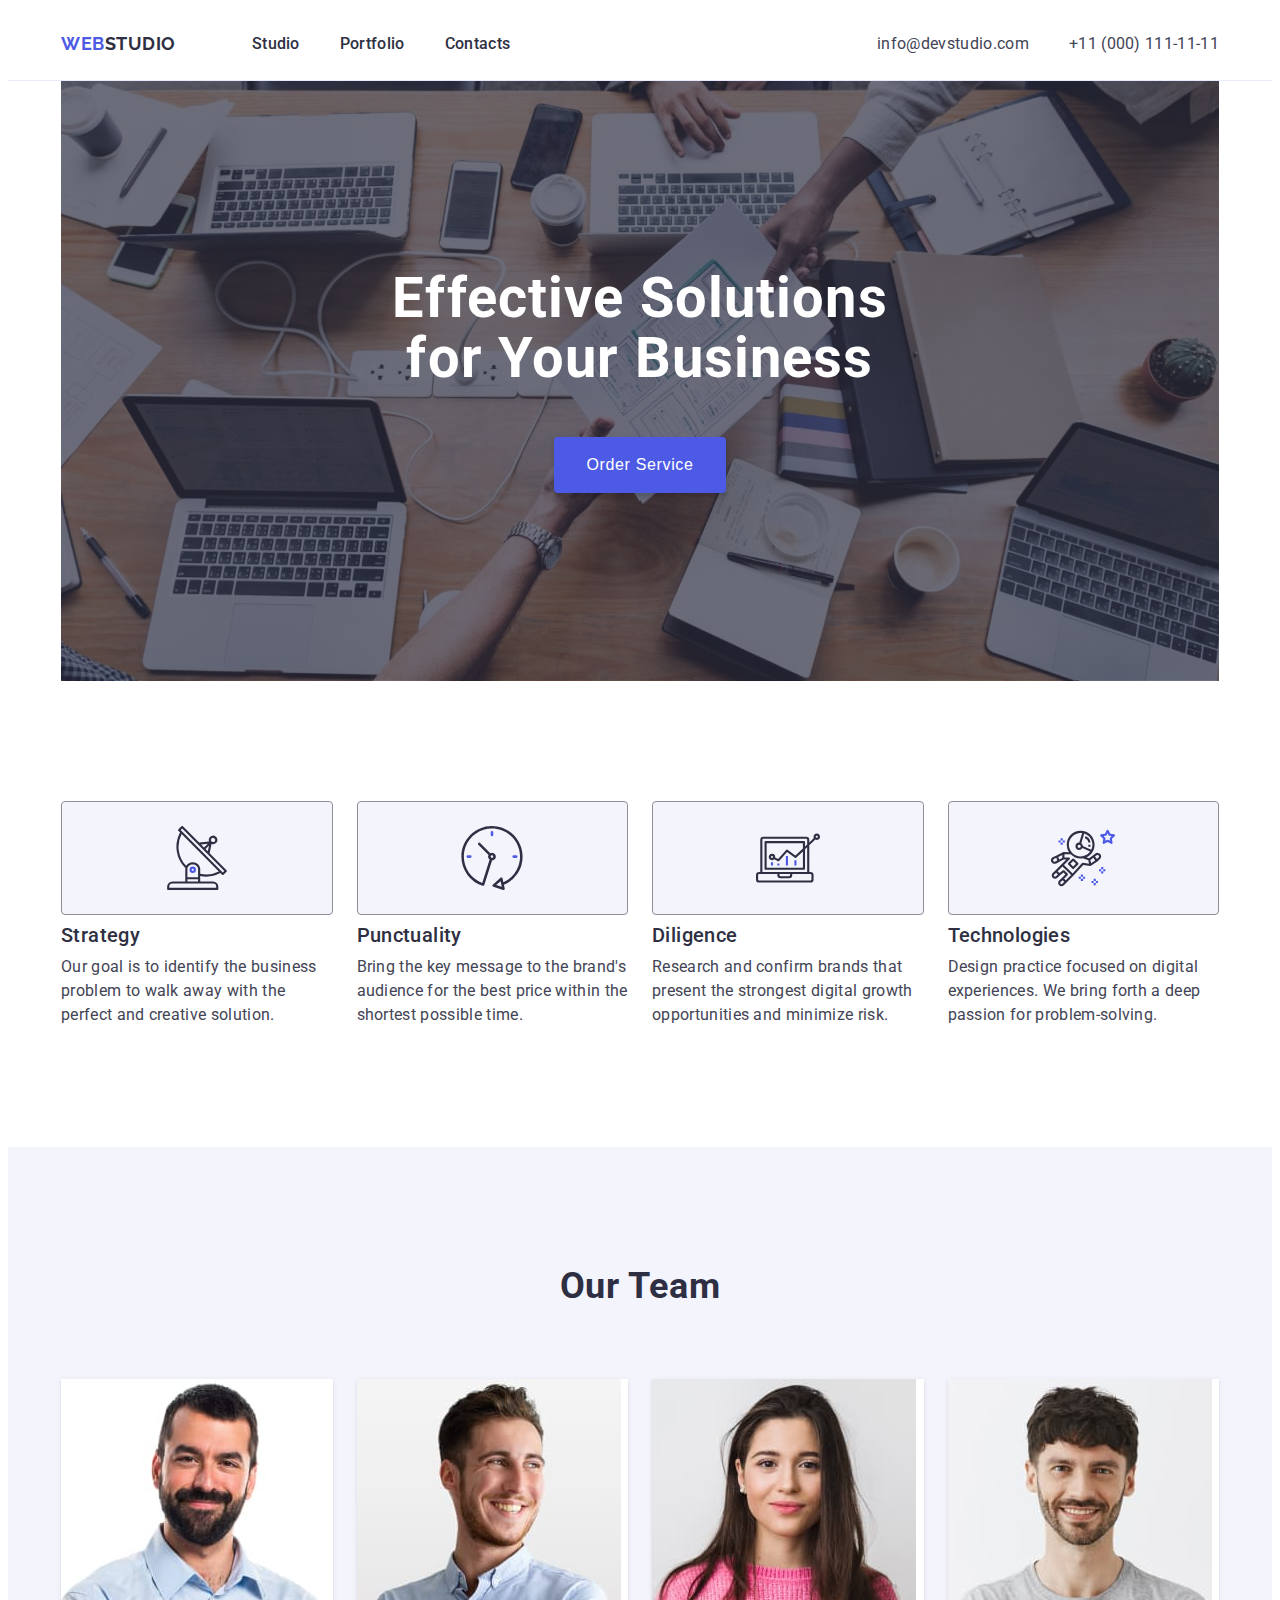
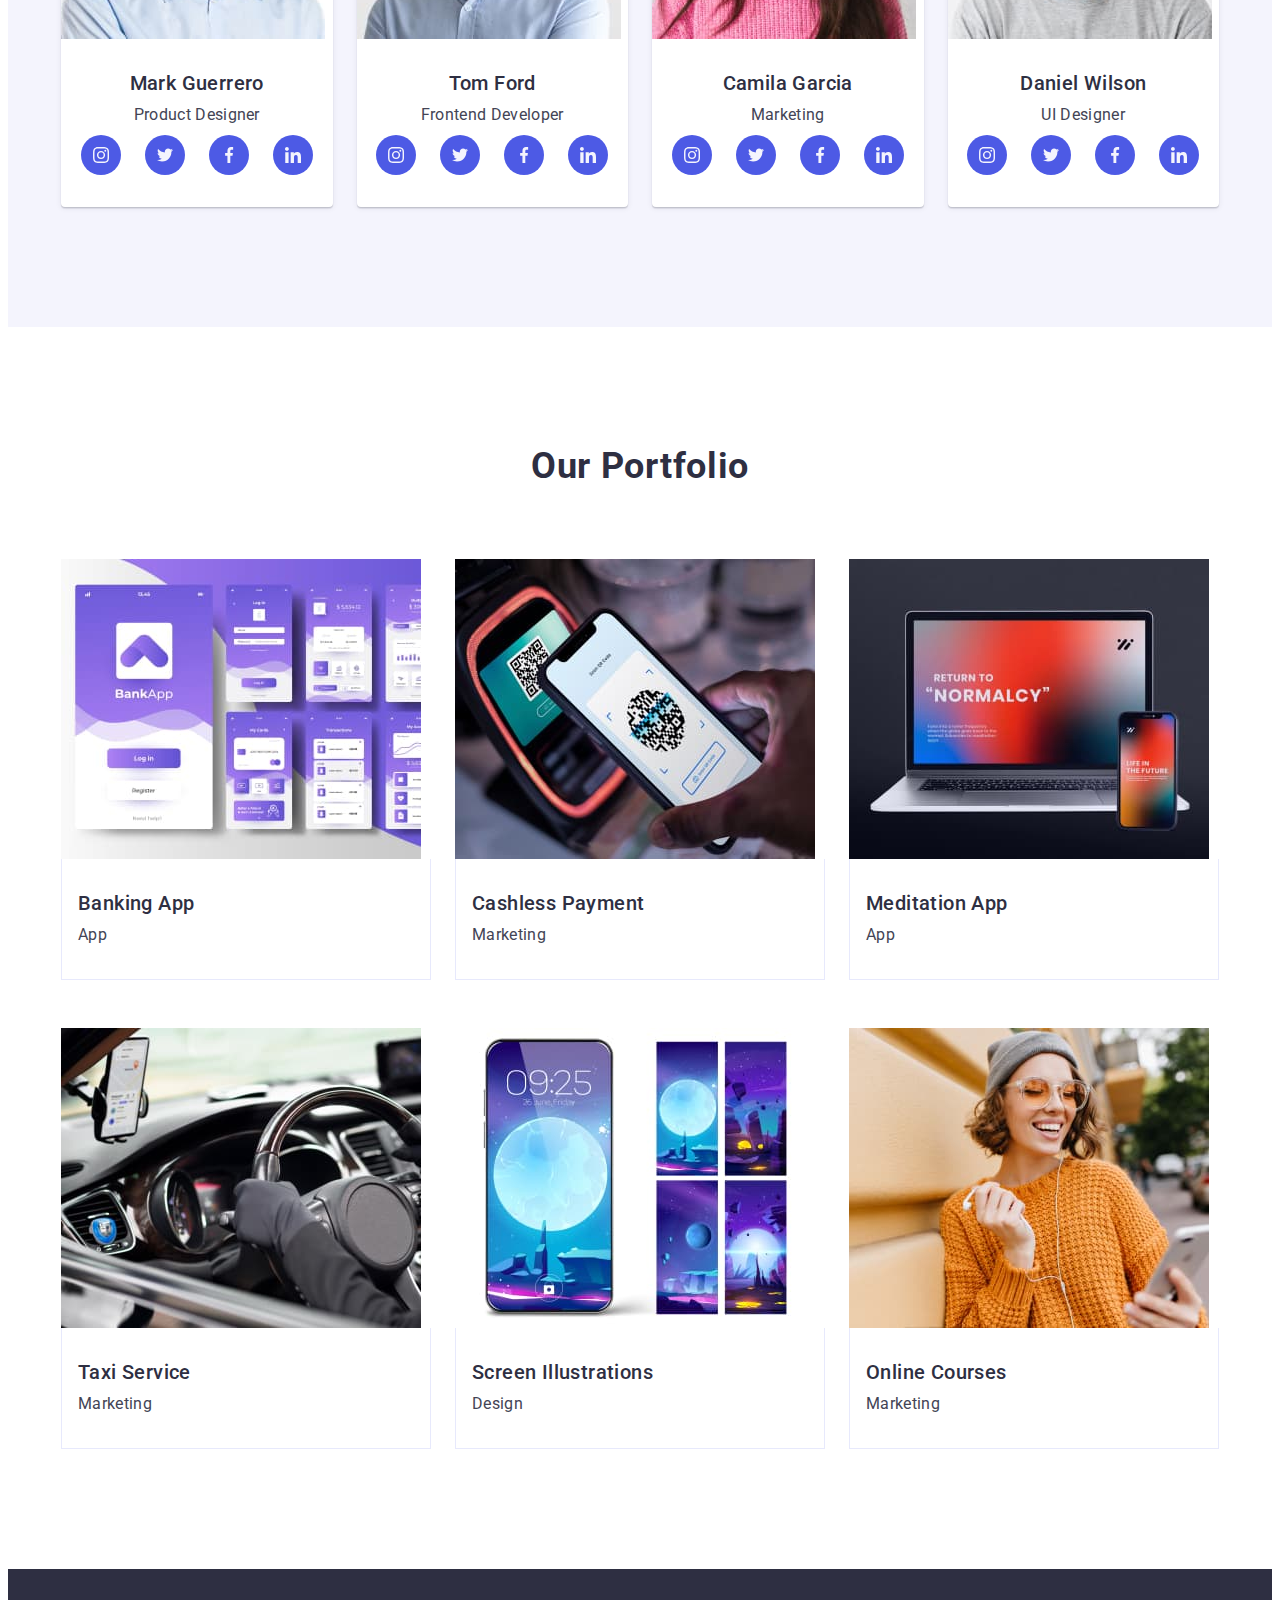
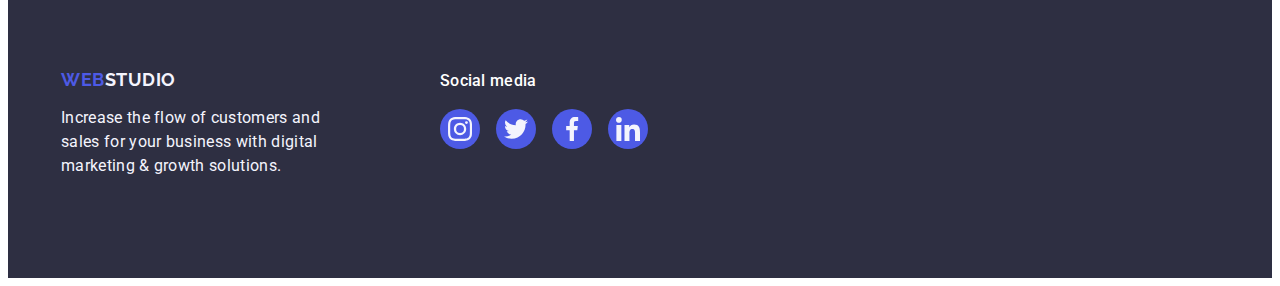
==== index.html @ d6e431d1 "update html css" ====
<!DOCTYPE html>
<html lang="en">

<head>
    <meta charset="UTF-8">
    <meta name="viewport" content="width=device-width, initial-scale=1.0">
    <title>webstudio</title>
    <link rel="preconnect" href="https://fonts.googleapis.com">
    <link rel="preconnect" href="https://fonts.gstatic.com" crossorigin>
    <link href="https://fonts.googleapis.com/css2?family=Raleway:wght@700&family=Roboto:wght@400;500;700&display=swap"
        rel="stylesheet">
    <link rel="stylesheet" href="https://cdnjs.cloudflare.com/ajax/libs/modern-normalize/2.0.0/modern-normalize.min.css"
        integrity="sha512-4xo8blKMVCiXpTaLzQSLSw3KFOVPWhm/TRtuPVc4WG6kUgjH6J03IBuG7JZPkcWMxJ5huwaBpOpnwYElP/m6wg=="
        crossorigin="anonymous" referrerpolicy="no-referrer" />
    <link rel="stylesheet" href="./css/styles.css" />
</head>

<body>
    <header class="webheader">
        
        <div class="container webheader-container">
            <nav class="webheader-navigation">
                <a class="webheader-logo" href="./index.html">Web<span class="webheader-logo-studio">Studio</span></a>
                <ul class="webheader-menu">
                    <li class="webheader-menu-item"><a class="webheader-menu-link" href="./index.html">Studio</a></li>
                    <li class="webheader-menu-item"><a class="webheader-menu-link" href="">Portfolio</a></li>
                    <li class="webheader-menu-item"><a class="webheader-menu-link" href="">Contacts</a></li>
                </ul>
            </nav>
            <address class="webheader-contact">
                <ul class="webheader-contact-list">
                    <li class="webheader-contact-item"><a class="webheader-contact-link" href="mailto:info@devstudio.com">info@devstudio.com</a></li>
                    <li class="webheader-contact-item"><a class="webheader-contact-link" href="tel:+110001111111">+11 (000) 111-11-11</a></li>
                </ul>
            </address>
        </div>


    </header>

    <main>
        <section class="banner ">
            <div class="container banner-container">
                <h1 class="banner-title">Effective Solutions for Your Business</h1>
                <button class="banner-btn" type="button">Order Service</button>
            </div>
        </section>

        <section class="features section">
            <div class="container features-container ">
                <h2 class="features-title visually-hidden">Features</h2>
                <ul class="features-list">
                    <li class="features-list-item">
                        <div class="features-list-box">
                            <svg class="features-list-icon" width="64" height="64">
                                <use href="./images/icons.svg#icon-antenna"></use>
                            </svg>
                        </div>
                        <h3 class="features-list-title">Strategy</h3>
                        <p class="features-list-text">Our goal is to identify the business problem to walk away with the perfect and creative solution.
                        </p>
                    </li>
                    <li class="features-list-item">
                        <div class="features-list-box">
                            <svg class="features-list-icon" width="64" height="64">
                                <use href="./images/icons.svg#icon-clock"></use>
                            </svg>
                        </div>
                        <h3 class="features-list-title">Punctuality</h3>
                        <p class="features-list-text">Bring the key message to the brand's audience for the best price within the shortest possible
                            time.</p>
                    </li>
                    <li class="features-list-item">
                        <div class="features-list-box">
                            <svg class="features-list-icon" width="64" height="64">
                                <use href="./images/icons.svg#icon-diagram"></use>
                            </svg>
                        </div>
                        <h3 class="features-list-title">Diligence</h3>
                        <p class="features-list-text">Research and confirm brands that present the strongest digital growth opportunities and minimize
                            risk.</p>
                    </li>
                    <li class="features-list-item">
                        <div class="features-list-box">
                            <svg class="features-list-icon" width="64" height="64">
                                <use href="./images/icons.svg#icon-astronaut"></use>
                            </svg>
                        </div>
                        <h3 class="features-list-title">Technologies</h3>
                        <p class="features-list-text">Design practice focused on digital experiences. We bring forth a deep passion for
                            problem-solving.</p>
                    </li>
                </ul>
            </div>
        </section>

        <section class="team section">
            <div class="container team-container ">
                <h2 class="team-title">Our Team</h2>
                <ul class="team-list">
                    <li class="team-list-item">
                        <img class="team-img" src="./images/team1.jpg" alt="man with mustache and beard in blue shirt" width="264" height="260">
                        <ul class="team-person">
                            <h3 class="team-list-title">Mark Guerrero</h3>
                            <p class="team-list-text">Product Designer</p>
                            <ul class="team-icon-list">
                                <li class="team-icon-list-item">
                                    <svg class="team-icon" width="16" height="16">
                                        <use href="./images/icons.svg#icon-instagram"></use>
                                    </svg>
                                </li>
                                <li class="team-icon-list-item">
                                    <svg class="team-icon" width="16" height="16">
                                        <use href="./images/icons.svg#icon-twitter"></use>
                                    </svg>
                                </li>
                                <li class="team-icon-list-item">
                                    <svg class="team-icon" width="16" height="16">
                                        <use href="./images/icons.svg#icon-facebook"></use>
                                    </svg>
                                </li>
                                <li class="team-icon-list-item">
                                    <svg class="team-icon" width="16" height="16">
                                        <use href="./images/icons.svg#icon-linkedin"></use>
                                    </svg>
                                </li>
                            </ul>
                        </ul>
                        
                    </li>
                    <li class="team-list-item">
                        <img class="team-img" src="./images/team2.jpg" alt="smiling young man in blue shirt" width="264" height="260">
                        <div class="team-person">
                            <h3 class="team-list-title">Tom Ford</h3>
                            <p class="team-list-text">Frontend Developer</p>
                            <ul class="team-icon-list">
                                <li class="team-icon-list-item">
                                    <svg class="team-icon" width="16" height="16">
                                        <use href="./images/icons.svg#icon-instagram"></use>
                                    </svg>
                                </li>
                                <li class="team-icon-list-item">
                                    <svg class="team-icon" width="16" height="16">
                                        <use href="./images/icons.svg#icon-twitter"></use>
                                    </svg>
                                </li>
                                <li class="team-icon-list-item">
                                    <svg class="team-icon" width="16" height="16">
                                        <use href="./images/icons.svg#icon-facebook"></use>
                                    </svg>
                                </li>
                                <li class="team-icon-list-item">
                                    <svg class="team-icon" width="16" height="16">
                                        <use href="./images/icons.svg#icon-linkedin"></use>
                                    </svg>
                                </li>
                            </ul>
                        </div>
                    </li>
                    <li class="team-list-item">
                        <img class="team-img" src="./images/team3.jpg" alt="beautiful long haired young woman in pink sweater" width="264" height="260">
                        <div class="team-person">
                            <h3 class="team-list-title">Camila Garcia</h3>
                            <p class="team-list-text">Marketing</p>
                            <ul class="team-icon-list">
                                <li class="team-icon-list-item">
                                    <svg class="team-icon" width="16" height="16">
                                        <use href="./images/icons.svg#icon-instagram"></use>
                                    </svg>
                                </li>
                                <li class="team-icon-list-item">
                                    <svg class="team-icon" width="16" height="16">
                                        <use href="./images/icons.svg#icon-twitter"></use>
                                    </svg>
                                </li>
                                <li class="team-icon-list-item">
                                    <svg class="team-icon" width="16" height="16">
                                        <use href="./images/icons.svg#icon-facebook"></use>
                                    </svg>
                                </li>
                                <li class="team-icon-list-item">
                                    <svg class="team-icon" width="16" height="16">
                                        <use href="./images/icons.svg#icon-linkedin"></use>
                                    </svg>
                                </li>
                            </ul>
                        </div>
                    </li>
                    <li class="team-list-item">
                        <img class="team-img" src="./images/team4.jpg" alt="young man with light stubble in a gray T-shirt" width="264" height="260">
                        <div class="team-person">
                            <h3 class="team-list-title">Daniel Wilson</h3>
                            <p class="team-list-text">UI Designer</p>
                            <ul class="team-icon-list">
                                <li class="team-icon-list-item">
                                    <svg class="team-icon" width="16" height="16">
                                        <use href="./images/icons.svg#icon-instagram"></use>
                                    </svg>
                                </li>
                                <li class="team-icon-list-item">
                                    <svg class="team-icon" width="16" height="16">
                                        <use href="./images/icons.svg#icon-twitter"></use>
                                    </svg>
                                </li>
                                <li class="team-icon-list-item">
                                    <svg class="team-icon" width="16" height="16">
                                        <use href="./images/icons.svg#icon-facebook"></use>
                                    </svg>
                                </li>
                                <li class="team-icon-list-item">
                                    <svg class="team-icon" width="16" height="16">
                                        <use href="./images/icons.svg#icon-linkedin"></use>
                                    </svg>
                                </li>
                            </ul>
                        </div>
                    </li>
                </ul>
            </div>
        </section>

        <section class="portfolio section">
            <div class="container portfolio-container ">
                <h2 class="portfolio-title">Our Portfolio</h2>
                <ul class="portfolio-list">
                    <li class="portfolio-list-item">
                        <img class="portfolio-img" src="./images/portfolio1.jpg" alt="several screenshots of the phone with the functionality of the application" width="360" height="300">
                        <div class="portfolio-app">
                            <h3 class="portfolio-list-title">Banking App</h3>
                            <p class="portfolio-list-text">App</p>
                        </div>
                    </li>
                    <li class="portfolio-list-item">
                        <img class="portfolio-img" src="./images/portfolio2.jpg" alt="phone scans QR code for payment" width="360" height="300">
                        <div class="portfolio-app">
                            <h3 class="portfolio-list-title">Cashless Payment</h3>
                            <p class="portfolio-list-text">Marketing</p>
                        </div>
                    </li>
                    <li class="portfolio-list-item">
                        <img class="portfolio-img" src="./images/portfolio3.jpg" alt="laptop and phone with application on screen" width="360" height="300">
                        <div class="portfolio-app">
                            <h3 class="portfolio-list-title">Meditation App</h3>
                            <p class="portfolio-list-text">App</p>
                        </div>
                    </li>
                    <li class="portfolio-list-item">
                        <img class="portfolio-img" src="./images/portfolio4.jpg" alt="driver's hand on the steering wheel of a car and an application on the phone screen" width="360" height="300">
                        <div class="portfolio-app">
                            <h3 class="portfolio-list-title">Taxi Service</h3>
                            <p class="portfolio-list-text">Marketing</p>
                        </div>
                    </li>
                    <li class="portfolio-list-item">
                        <img class="portfolio-img" src="./images/portfolio5.jpg" alt="several examples of phone screensavers" width="360" height="300">
                        <div class="portfolio-app">
                            <h3 class="portfolio-list-title">Screen Illustrations</h3>
                            <p class="portfolio-list-text">Design</p>
                        </div>
                    </li>
                    <li class="portfolio-list-item">
                        <img class="portfolio-img" src="./images/portfolio6.jpg" alt="beautiful smiling girl in a gray hat, orange sweater and sunglasses with headphones looks at the phone screen" width="360" height="300">
                        <div class="portfolio-app">
                            <h3 class="portfolio-list-title">Online Courses</h3>
                            <p class="portfolio-list-text">Marketing</p>
                        </div>
                    </li>
                </ul>
            </div>
        </section>
    </main>

    <footer class="webfooter">
        <div class="container webfooter-container">
            <div class="webfooter-logo-box">
                <a class="webfooter-logo" href="./index.html">Web<span class="webfooter-logo-studio">Studio</span></a>
                <p class="webfooter-text">Increase the flow of customers and<br /> sales for your business with digital<br /> marketing & growth solutions.</p>
            </div>
            <div class="webfooter-soc-box">
                <p class="webfooter-soc-text">Social media</p>
                <ul class="webfooter-icon-list">
                    <li class="webfooter-icon-list-item">
                        <svg class="webfooter-icon" width="24" height="24">
                            <use href="./images/icons.svg#icon-instagram"></use>
                        </svg>
                    </li>
                    <li class="webfooter-icon-list-item">
                        <svg class="webfooter-icon" width="24" height="24">
                            <use href="./images/icons.svg#icon-twitter"></use>
                        </svg>
                    </li>
                    <li class="webfooter-icon-list-item">
                        <svg class="webfooter-icon" width="24" height="24">
                            <use href="./images/icons.svg#icon-facebook"></use>
                        </svg>
                    </li>
                    <li class="webfooter-icon-list-item">
                        <svg class="webfooter-icon" width="24" height="24">
                            <use href="./images/icons.svg#icon-linkedin"></use>
                        </svg>
                    </li>
                </ul>
        </div>
        
    </footer>
</body>

</html>
---- css/styles.css ----
body {
    font-family: 'Roboto', sans-serif;
    color: #434455;
    background-color: #FFFFFF;
}

p, h1, h2, h3, h4, h5, h6 {
    margin-top: 0;
    margin-bottom: 0;
}

ul {
    margin-top: 0;
    margin-bottom: 0;
    padding-left: 0;
}

img {
    display: block;
    max-width: 100%; 
    height: auto;
} 

.webheader {
    background-color: #FFFFFF;
    border-bottom: 1px solid #E7E9FC;
}

.container {
    width: 1158px;
    padding: 0 15px;
    margin: 0 auto;
    
}

.webheader-logo {
    color: var(--IRIS, #4D5AE5);
    font-family: "Raleway", sans-serif;
    font-size: 18px;
    font-weight: 700;
    line-height: 1.17;
    text-transform: uppercase;
    letter-spacing: 0.03em;
    margin-right: 76px;
}

.webheader-logo .webheader-logo-studio {
    color: var(--NAVY-BLUE, #2E2F42);
}

ul {
    list-style-type: none;
}

a {
    text-decoration: none;
}

.webheader-menu-link {
    color: var(--NAVY-BLUE, #2E2F42);
    font-size: 16px;
    font-weight: 500;
    line-height: 1.5;
    letter-spacing: 0.02em;
}

.webheader-menu {
    display: flex;
    gap: 40px;
    
}

.webheader-menu-link {
    padding: 24px 0;
}

.webheader-navigation {
    display: flex;
    align-items: center;
}

.webheader-menu-link:active,
.webheader-menu-link:hover,
.webheader-menu-link:focus {
    color: var(--OCEAN, #404BBF);
}

.webheader-contact {
    font-style: normal;
    margin-left: auto;
    padding: 24px 0;
}

.webheader-contact-list {
    display: flex;
    gap: 40px;
}

.webheader-container {
    display: flex;
    align-items: center;
    
}



.webheader-contact-link {
    color: var(--SLATE, #434455);
    font-size: 16px;
    line-height: 1.5;
    letter-spacing: 0.02em;
}

.webheader-contact-link:active,
.webheader-contact-link:hover,
.webheader-contact-link:focus {
    color: var(--OCEAN, #404BBF);
}

.section {
    padding-top: 120px;
    padding-bottom: 120px;
}

.banner-container {
    background: var(--NAVY-BLUE, #2E2F42);
    max-width: 1440px;
    background-image: linear-gradient(rgba(46, 47, 66, 0.70), rgba(46, 47, 66, 0.70)), url(../images/banner-bg.jpg);
    background-repeat: no-repeat;
    background-position: center;
    background-size: cover;
    padding: 188px 0;
}

.banner-title {
    max-width: 496px;
    color: var(--WHITE, #FFF);
    text-align: center;
    font-size: 56px;
    line-height: 1.07;
    letter-spacing: 0.02em;
    margin: 0 auto;
    margin-bottom: 48px;
}

.banner-btn {
    min-width: 169px;
    height: 56px;
    border: none;
    color: var(--WHITE, #FFF);
    font-size: 16px;
    font-weight: 500;
    line-height: 1.5;
    letter-spacing: 0.04em;
    background: var(--IRIS, #4D5AE5);
    cursor: pointer;
    display: block;
    margin: 0 auto;
    border-radius: 4px;
    box-shadow: 0px 4px 4px 0px rgba(0, 0, 0, 0.15);
    padding: 16px 32px;
}

.banner-btn:hover,
.banner-btn:focus {
    background: var(--OCEAN, #404BBF);
}

.visually-hidden {
    position: absolute;
    width: 1px;
    height: 1px;
    margin: -1px;
    border: 0;
    padding: 0;
    white-space: nowrap;
    clip-path: inset(100%);
    clip: rect(0 0 0 0);
    overflow: hidden;
}




.features-list {
    display: flex;
    gap: 24px;

}

.features-list-box {
    display: flex;
    border-radius: 4px;
    border: 1px solid var(--LIGHT-SLATE, #8E8F99);
    background-color: var(--CLOUD, #F4F4FD);
    padding-top: 24px;
    padding-bottom: 24px;
    align-items: center;
    justify-content: center;
    margin-bottom: 8px;
}


.features-list-title,
.team-list-title,
.portfolio-list-title {
    color: var(--NAVY-BLUE, #2E2F42);
    font-size: 20px;
    font-weight: 500;
    line-height: 1.2;
    letter-spacing: 0.02em;
}

.features-list-title {
    margin-bottom: 8px;
}

.features-list-item {
    width: calc((100% - 24px * 3) / 4);
}

.features-list-text,
.team-list-text,
.portfolio-list-text {
    font-size: 16px;
    line-height: 1.5;
    letter-spacing: 0.02em;
}

.team {
    background-color: #F4F4FD;
}

.team-person {
    padding: 32px 0;
}

.team-icon-list {
    display: flex;
    justify-content: center;
    align-items: center;
    gap: 24px;

}

.team-list-item {
    background-color: #FFFFFF;
    width: calc((100% - 24px * 3) / 4);
    border-radius: 0px 0px 4px 4px;
    box-shadow: 0px 2px 1px 0px rgba(46, 47, 66, 0.08), 0px 1px 1px 0px rgba(46, 47, 66, 0.16), 0px 1px 6px 0px rgba(46, 47, 66, 0.08);
}

.team-icon-list-item,
.webfooter-icon-list-item {
    display: flex;
    width: 40px;
    height: 40px;
    background-color: #4D5AE5;
    border-radius: 50%;
    justify-content: center;
    align-items: center;
}

.team-icon-list-item:hover,
.webfooter-icon-list-item:hover,
.team-icon-list-item:focus,
.webfooter-icon-list-item:focus {
    background-color: #404BBF;
}


.team-title,
.portfolio-title {
    color: var(--NAVY-BLUE, #2E2F42);
    text-align: center;
    font-size: 36px;
    line-height: 1.11;
    letter-spacing: 0.02em;
    text-transform: capitalize;

}

.team-title {
    margin-bottom: 72px;
}

.team-list {
    display: flex;
    gap: 24px;
}

.team-list-title {
    text-align: center;
    margin-bottom: 8px;
}

.team-list-text {
    text-align: center;
    margin-bottom: 8px;
}

.portfolio-app {
    padding: 32px 16px;
    border: 1px solid var(--CORNFLOWER, #E7E9FC);
    border-top: none;
}



.portfolio-list {
    display: flex;
    flex-wrap: wrap;
    gap: 48px 24px;
}

.portfolio-title {
    margin-bottom: 72px;
}



.portfolio-list-title {
    margin-bottom: 8px;
}

.portfolio-list-text {
}

.portfolio-list-item {
    width: calc((100% - 24px * 2) / 3);
    background: var(--WHITE, #FFF);
}

.webfooter {
    background: var(--NAVY-BLUE, #2E2F42);
    padding: 100px 0;
    /* display: flex; */
}



.webfooter-logo {
    display: inline-block;
    color: var(--IRIS, #4D5AE5);
    font-family: "Raleway", sans-serif;
    font-size: 18px;
    font-weight: 700;
    line-height: 1.17;
    letter-spacing: 0.03em;
    text-transform: uppercase;
    margin-bottom: 16px;
    
}

.webfooter-logo-studio {
    color: var(--CLOUD, #F4F4FD);
}

.webfooter-soc-text {
    color: var(--WHITE, #FFF);
    font-size: 16px;
    font-weight: 500;
    line-height: 1.5;
    letter-spacing: 0.02em;
    margin-bottom: 16px;
}

.webfooter-text {
    color: var(--CLOUD, #F4F4FD);
    font-size: 16px;
    line-height: 1.5;
    letter-spacing: 0.02em;
        
}

.webfooter-container{
    display: flex;
    gap: 120px;
}

.webfooter-icon-list {
    display: flex;
    justify-content: center;
    align-items: center;
    gap: 16px;

}
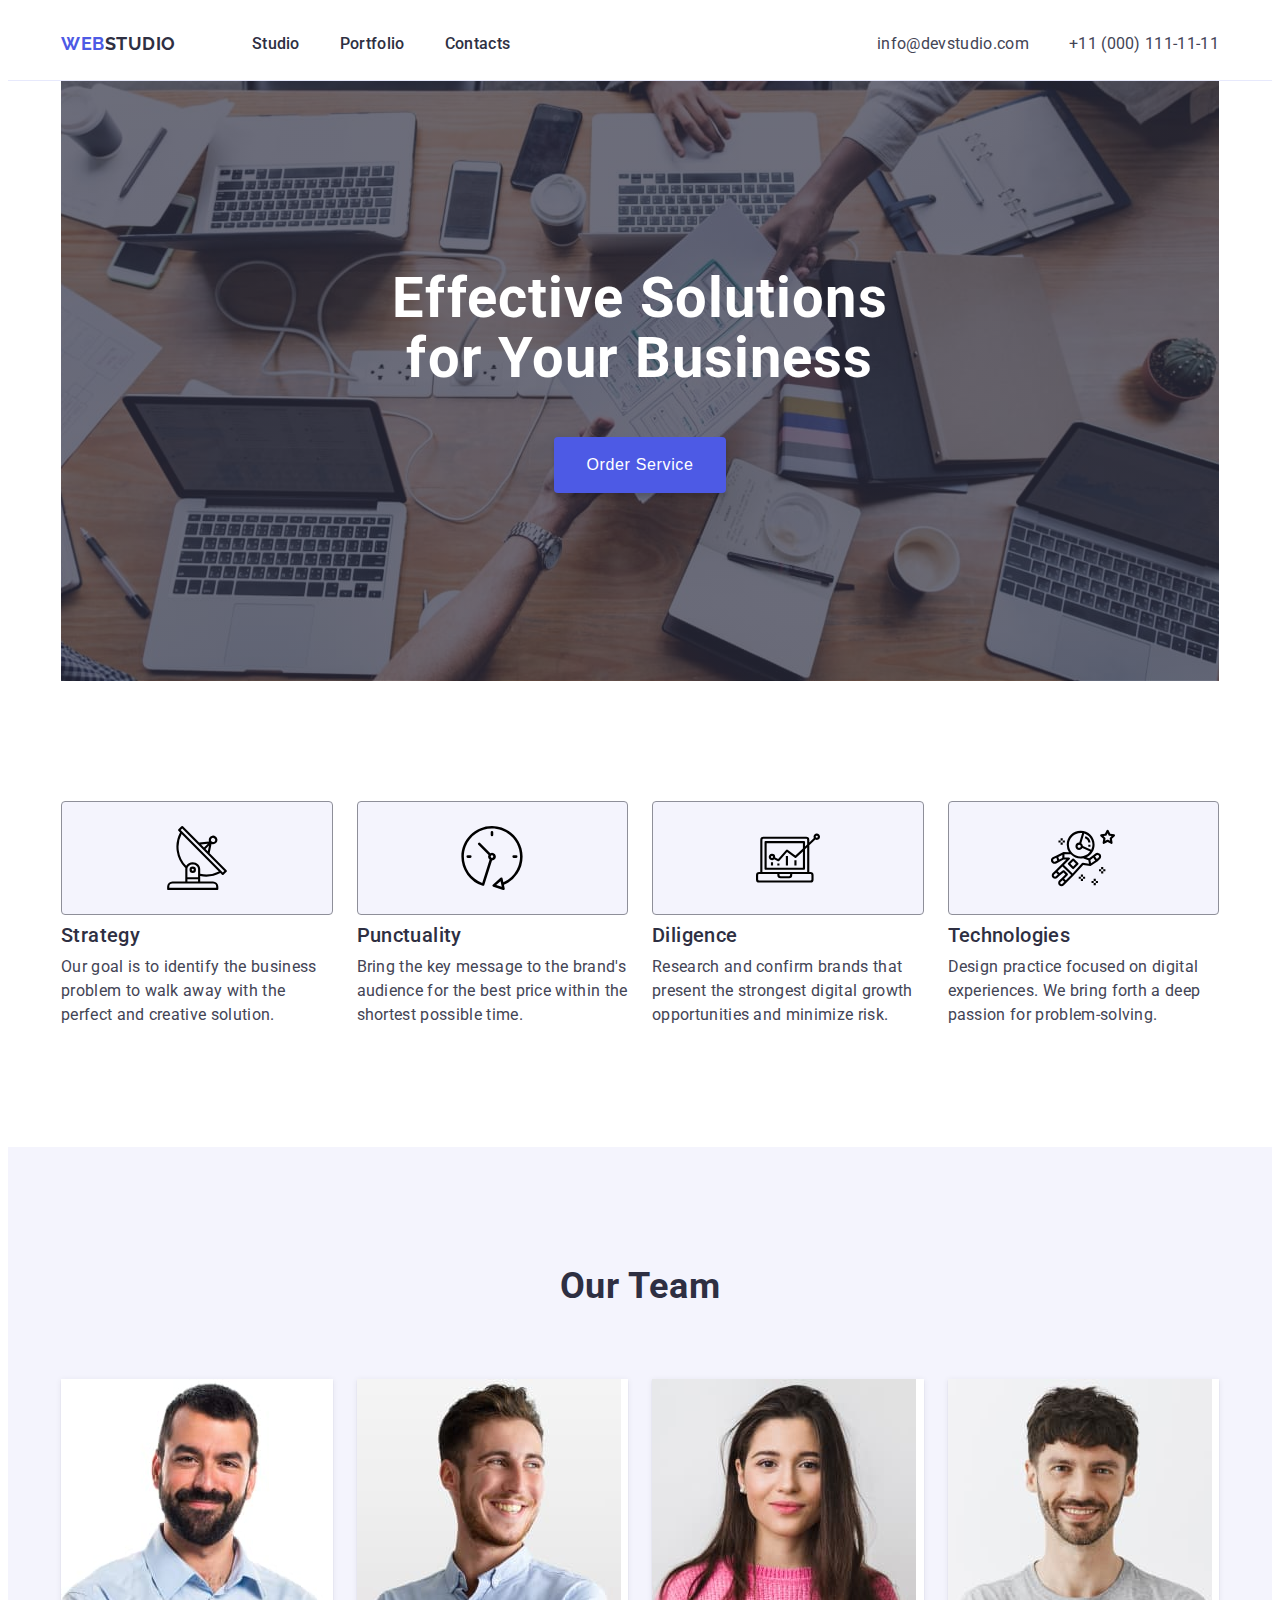
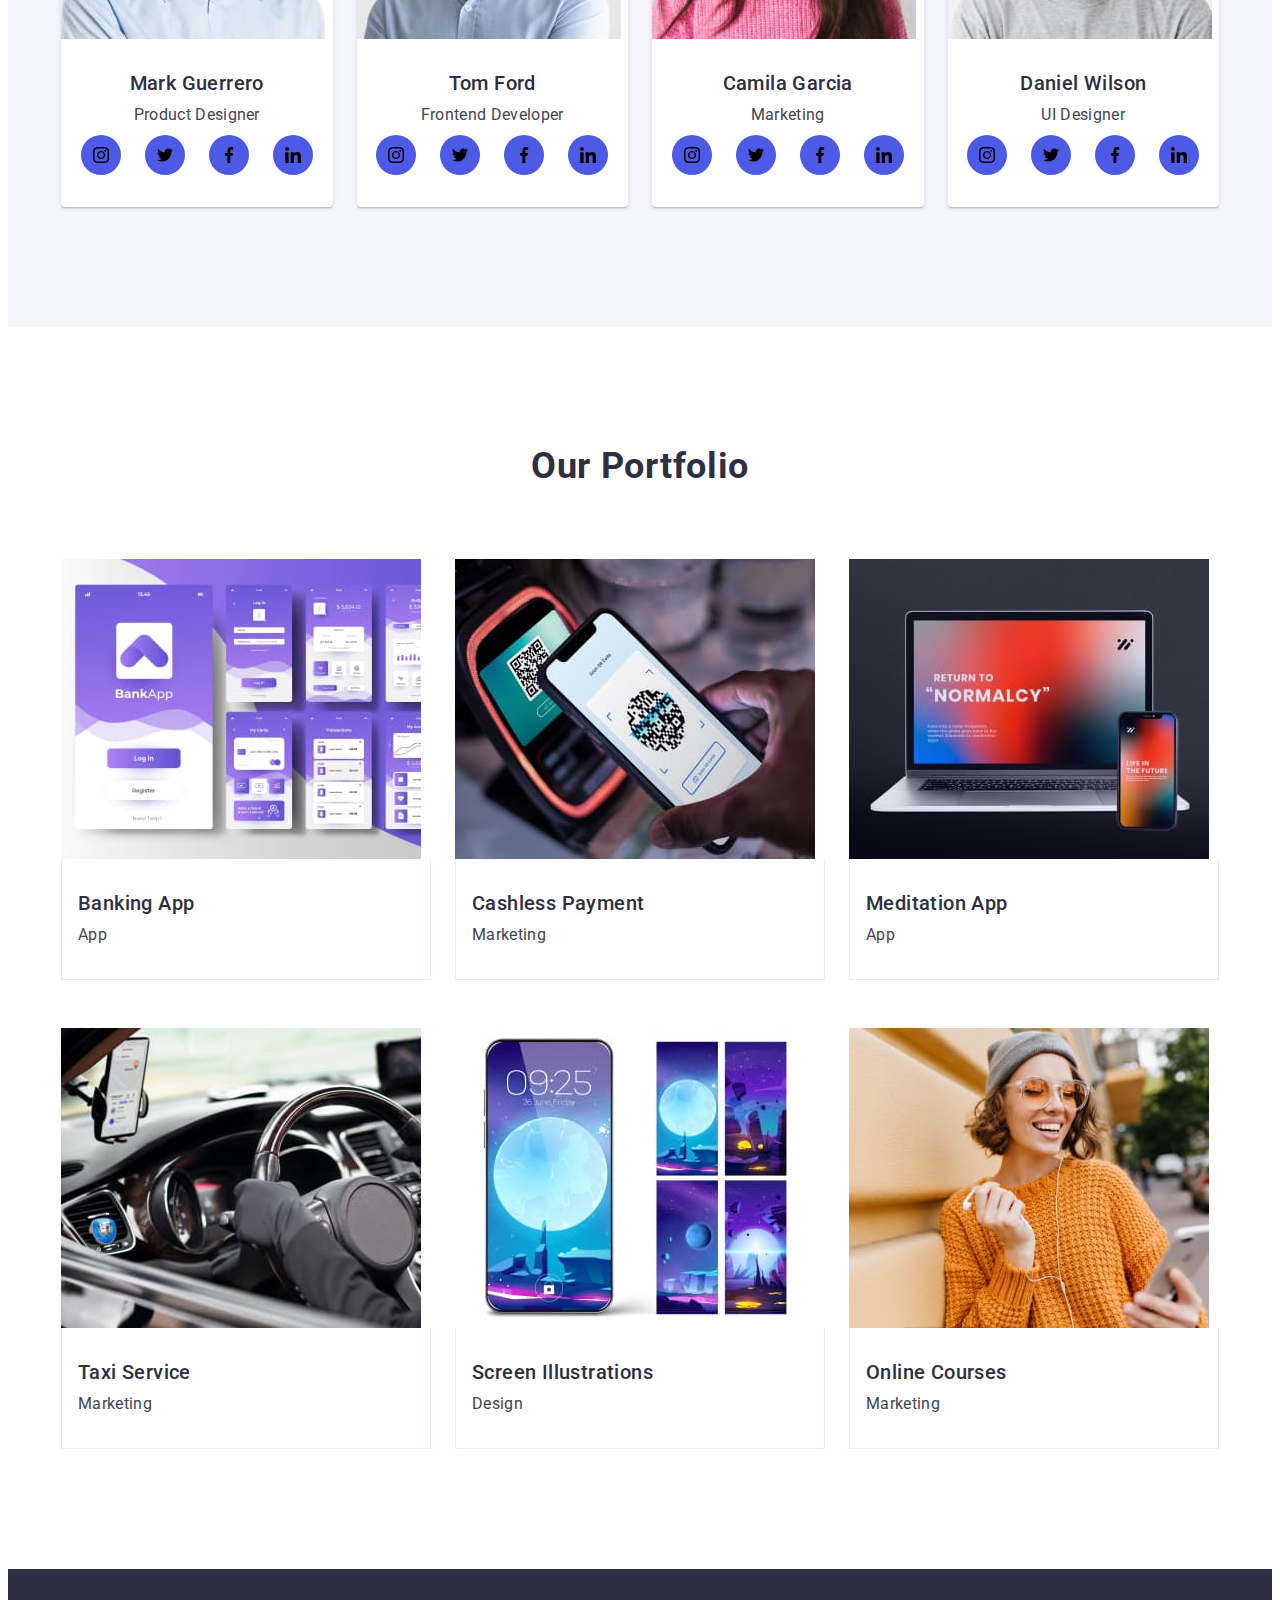
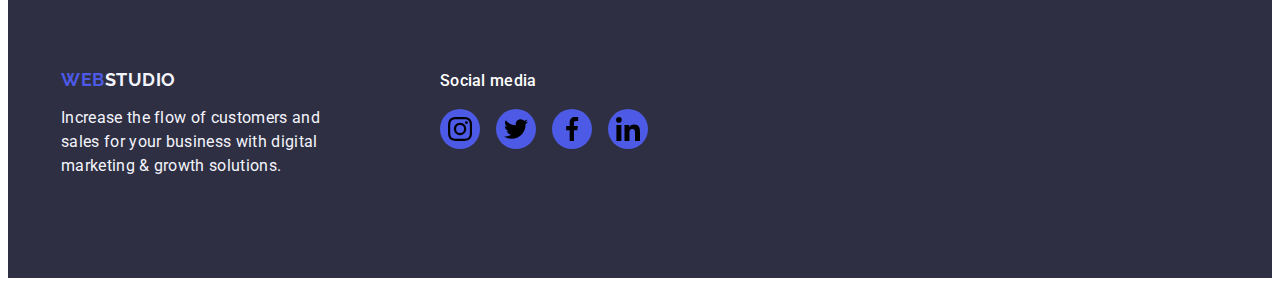
==== commit 2f2c6955: "update" ====
--- a/index.html
+++ b/index.html
@@ -224,42 +224,83 @@
                 <h2 class="portfolio-title">Our Portfolio</h2>
                 <ul class="portfolio-list">
                     <li class="portfolio-list-item">
-                        <img class="portfolio-img" src="./images/portfolio1.jpg" alt="several screenshots of the phone with the functionality of the application" width="360" height="300">
+                        <div class="box">
+                            <img class="portfolio-img" src="./images/portfolio1.jpg" alt="several screenshots of the phone with the functionality of the application" width="360" height="300">
+                            <div class="overlay">
+                                <p>14 Stylish and User-Friendly App Design Concepts · Task Manager App · Calorie Tracker App · Exotic Fruit
+                                    Ecommerce App ·
+                                    Cloud Storage App</p>
+                            </div>
+                        </div>
                         <div class="portfolio-app">
                             <h3 class="portfolio-list-title">Banking App</h3>
                             <p class="portfolio-list-text">App</p>
                         </div>
                     </li>
                     <li class="portfolio-list-item">
-                        <img class="portfolio-img" src="./images/portfolio2.jpg" alt="phone scans QR code for payment" width="360" height="300">
+                        <div class="box">
+                            <img class="portfolio-img" src="./images/portfolio2.jpg" alt="phone scans QR code for payment" width="360" height="300">
+                            <div class="overlay">
+                                <p>14 Stylish and User-Friendly App Design Concepts · Task Manager App · Calorie Tracker App · Exotic Fruit Ecommerce App ·
+                                Cloud Storage App</p>
+                            </div>
+                        </div>
                         <div class="portfolio-app">
                             <h3 class="portfolio-list-title">Cashless Payment</h3>
                             <p class="portfolio-list-text">Marketing</p>
                         </div>
                     </li>
                     <li class="portfolio-list-item">
-                        <img class="portfolio-img" src="./images/portfolio3.jpg" alt="laptop and phone with application on screen" width="360" height="300">
+                        <div class="box">
+                            <img class="portfolio-img" src="./images/portfolio3.jpg" alt="laptop and phone with application on screen" width="360" height="300">
+                            <div class="overlay">
+                                <p>14 Stylish and User-Friendly App Design Concepts · Task Manager App · Calorie Tracker App · Exotic Fruit
+                                    Ecommerce App ·
+                                    Cloud Storage App</p>
+                            </div>
+                        </div>
                         <div class="portfolio-app">
                             <h3 class="portfolio-list-title">Meditation App</h3>
                             <p class="portfolio-list-text">App</p>
                         </div>
                     </li>
                     <li class="portfolio-list-item">
-                        <img class="portfolio-img" src="./images/portfolio4.jpg" alt="driver's hand on the steering wheel of a car and an application on the phone screen" width="360" height="300">
+                        <div class="box">
+                            <img class="portfolio-img" src="./images/portfolio4.jpg" alt="driver's hand on the steering wheel of a car and an application on the phone screen" width="360" height="300">
+                            <div class="overlay">
+                                <p>14 Stylish and User-Friendly App Design Concepts · Task Manager App · Calorie Tracker App · Exotic Fruit
+                                    Ecommerce App ·
+                                    Cloud Storage App</p>
+                            </div>
+                        </div>
                         <div class="portfolio-app">
                             <h3 class="portfolio-list-title">Taxi Service</h3>
                             <p class="portfolio-list-text">Marketing</p>
                         </div>
                     </li>
                     <li class="portfolio-list-item">
-                        <img class="portfolio-img" src="./images/portfolio5.jpg" alt="several examples of phone screensavers" width="360" height="300">
+                        <div class="box">
+                            <img class="portfolio-img" src="./images/portfolio5.jpg" alt="several examples of phone screensavers" width="360" height="300">
+                            <div class="overlay">
+                                <p>14 Stylish and User-Friendly App Design Concepts · Task Manager App · Calorie Tracker App · Exotic Fruit
+                                    Ecommerce App ·
+                                    Cloud Storage App</p>
+                            </div>
+                        </div>
                         <div class="portfolio-app">
                             <h3 class="portfolio-list-title">Screen Illustrations</h3>
                             <p class="portfolio-list-text">Design</p>
                         </div>
                     </li>
                     <li class="portfolio-list-item">
-                        <img class="portfolio-img" src="./images/portfolio6.jpg" alt="beautiful smiling girl in a gray hat, orange sweater and sunglasses with headphones looks at the phone screen" width="360" height="300">
+                        <div class="box">
+                            <img class="portfolio-img" src="./images/portfolio6.jpg" alt="beautiful smiling girl in a gray hat, orange sweater and sunglasses with headphones looks at the phone screen" width="360" height="300">
+                            <div class="overlay">
+                                <p>14 Stylish and User-Friendly App Design Concepts · Task Manager App · Calorie Tracker App · Exotic Fruit
+                                    Ecommerce App ·
+                                    Cloud Storage App</p>
+                            </div>
+                        </div>
                         <div class="portfolio-app">
                             <h3 class="portfolio-list-title">Online Courses</h3>
                             <p class="portfolio-list-text">Marketing</p>
--- a/css/styles.css
+++ b/css/styles.css
@@ -56,13 +56,31 @@
     text-decoration: none;
 }
 
+
 .webheader-menu-link {
     color: var(--NAVY-BLUE, #2E2F42);
     font-size: 16px;
     font-weight: 500;
     line-height: 1.5;
     letter-spacing: 0.02em;
-}
+    padding: 24px 0;
+    
+}
+
+
+
+.webheader-menu-link:hover::after,
+.webheader-menu-link:focus::after {
+    display: flex;
+    width: 100%;
+    height: 4px;
+    border-radius: 2px;
+    background-color: var(--OCEAN, #404BBF);
+    content: '';
+  
+
+}
+
 
 .webheader-menu {
     display: flex;
@@ -70,9 +88,6 @@
     
 }
 
-.webheader-menu-link {
-    padding: 24px 0;
-}
 
 .webheader-navigation {
     display: flex;
@@ -262,9 +277,7 @@
 }
 
 .team-icon-list-item:hover,
-.webfooter-icon-list-item:hover,
-.team-icon-list-item:focus,
-.webfooter-icon-list-item:focus {
+.team-icon-list-item:focus {
     background-color: #404BBF;
 }
 
@@ -305,7 +318,33 @@
     border-top: none;
 }
 
-
+.box {
+    position: relative;
+    width: 360px;
+    height: 300px;
+    overflow: hidden;
+}
+
+.overlay {
+    position: absolute;
+    top: 0;
+    left: 0;
+    width: 100%;
+    height: 100%;
+    transform: translatey(100%);
+    transition: transform 250ms ease-in-out;
+    transition-timing-function: cubic-bezier(0.4, 0, 0.2, 1);
+}
+
+.portfolio-list-item:hover .overlay {
+    transform: translatey(0);
+    background-color: #4D5AE5;
+}
+
+.portfolio-list-item:hover,
+.portfolio-list-item:focus {
+    box-shadow: 0px 2px 1px 0px rgba(46, 47, 66, 0.08), 0px 1px 1px 0px rgba(46, 47, 66, 0.16), 0px 1px 6px 0px rgba(46, 47, 66, 0.08);
+}
 
 .portfolio-list {
     display: flex;
@@ -329,6 +368,16 @@
 .portfolio-list-item {
     width: calc((100% - 24px * 2) / 3);
     background: var(--WHITE, #FFF);
+}
+
+.overlay p {
+    color: var(--CLOUD, #F4F4FD);
+    font-size: 16px;
+    line-height: 1.5;
+    letter-spacing: 0.02em;
+    padding-top: 40px;
+    padding-left: 32px;
+    padding-right: 32px; 
 }
 
 .webfooter {
@@ -384,4 +433,9 @@
     align-items: center;
     gap: 16px;
 
+}
+
+.webfooter-icon-list-item:hover,
+.webfooter-icon-list-item:focus {
+    background-color: #31D0AA;
 }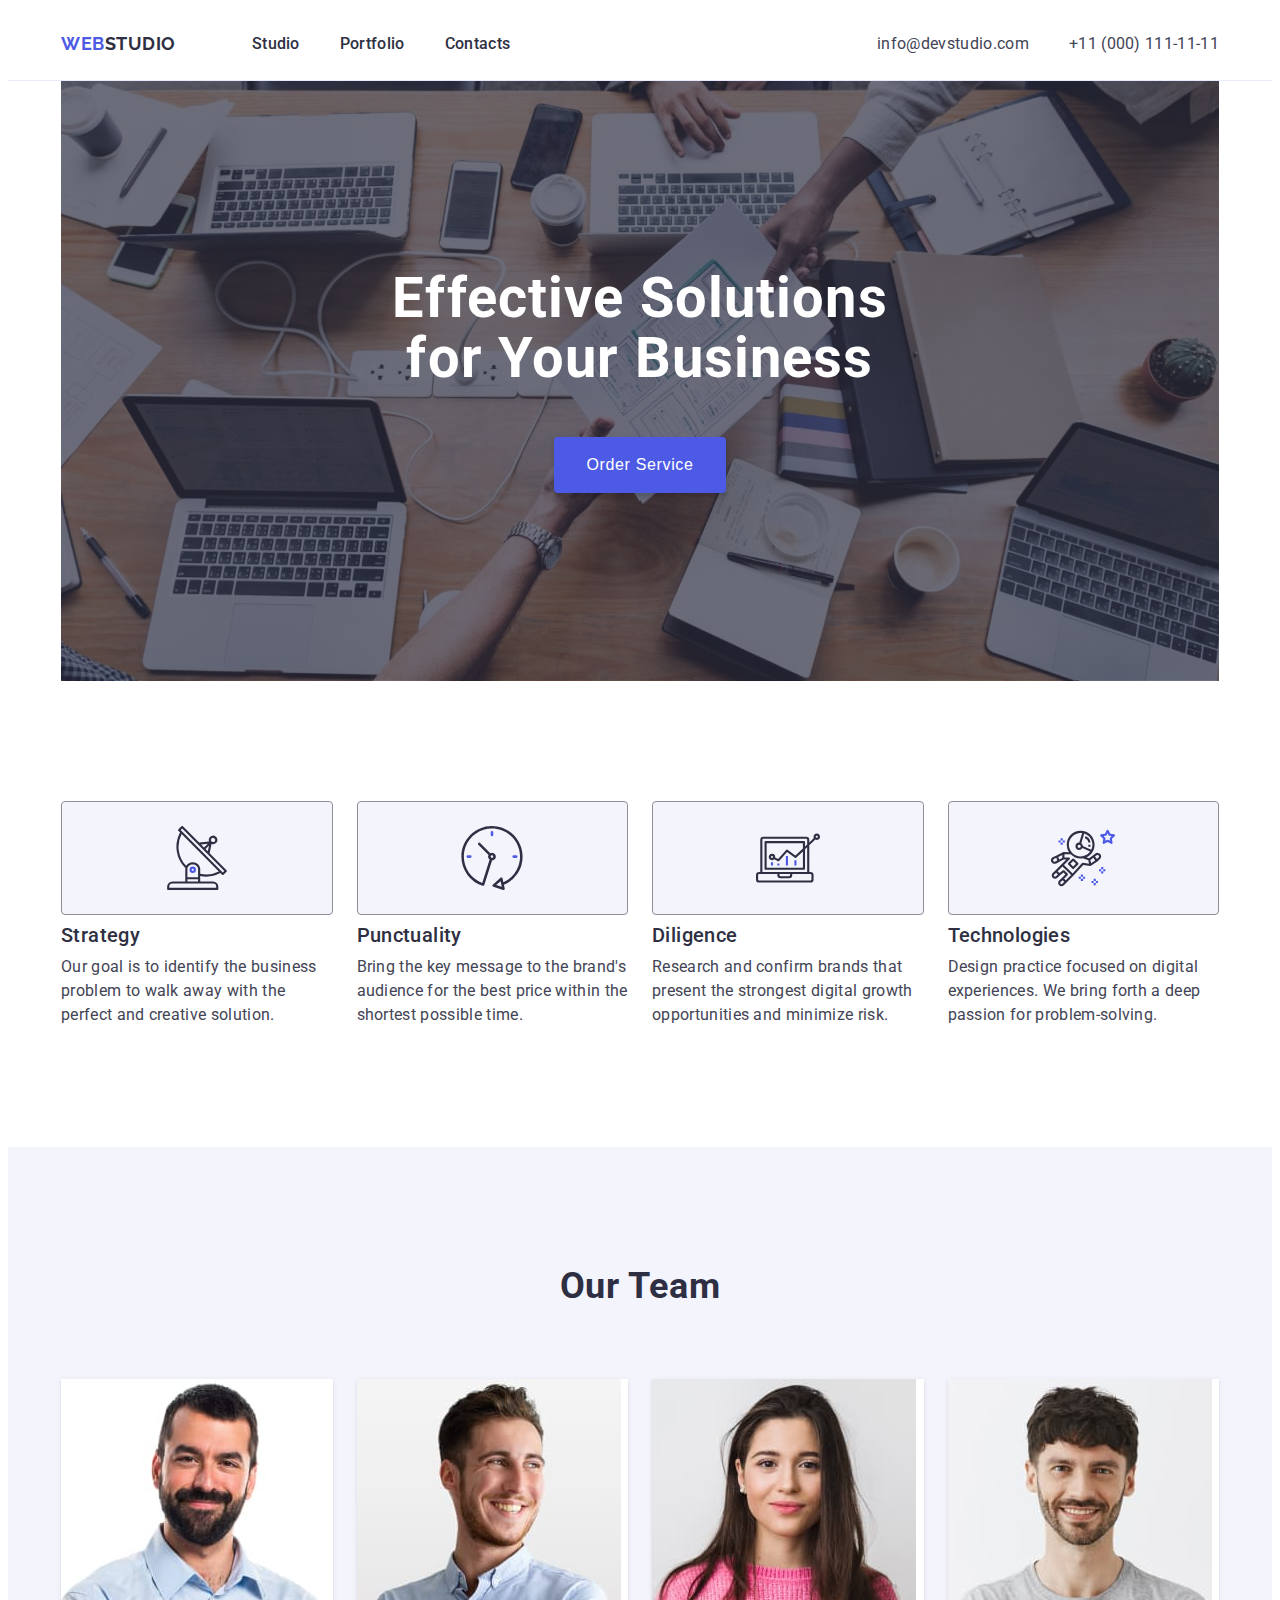
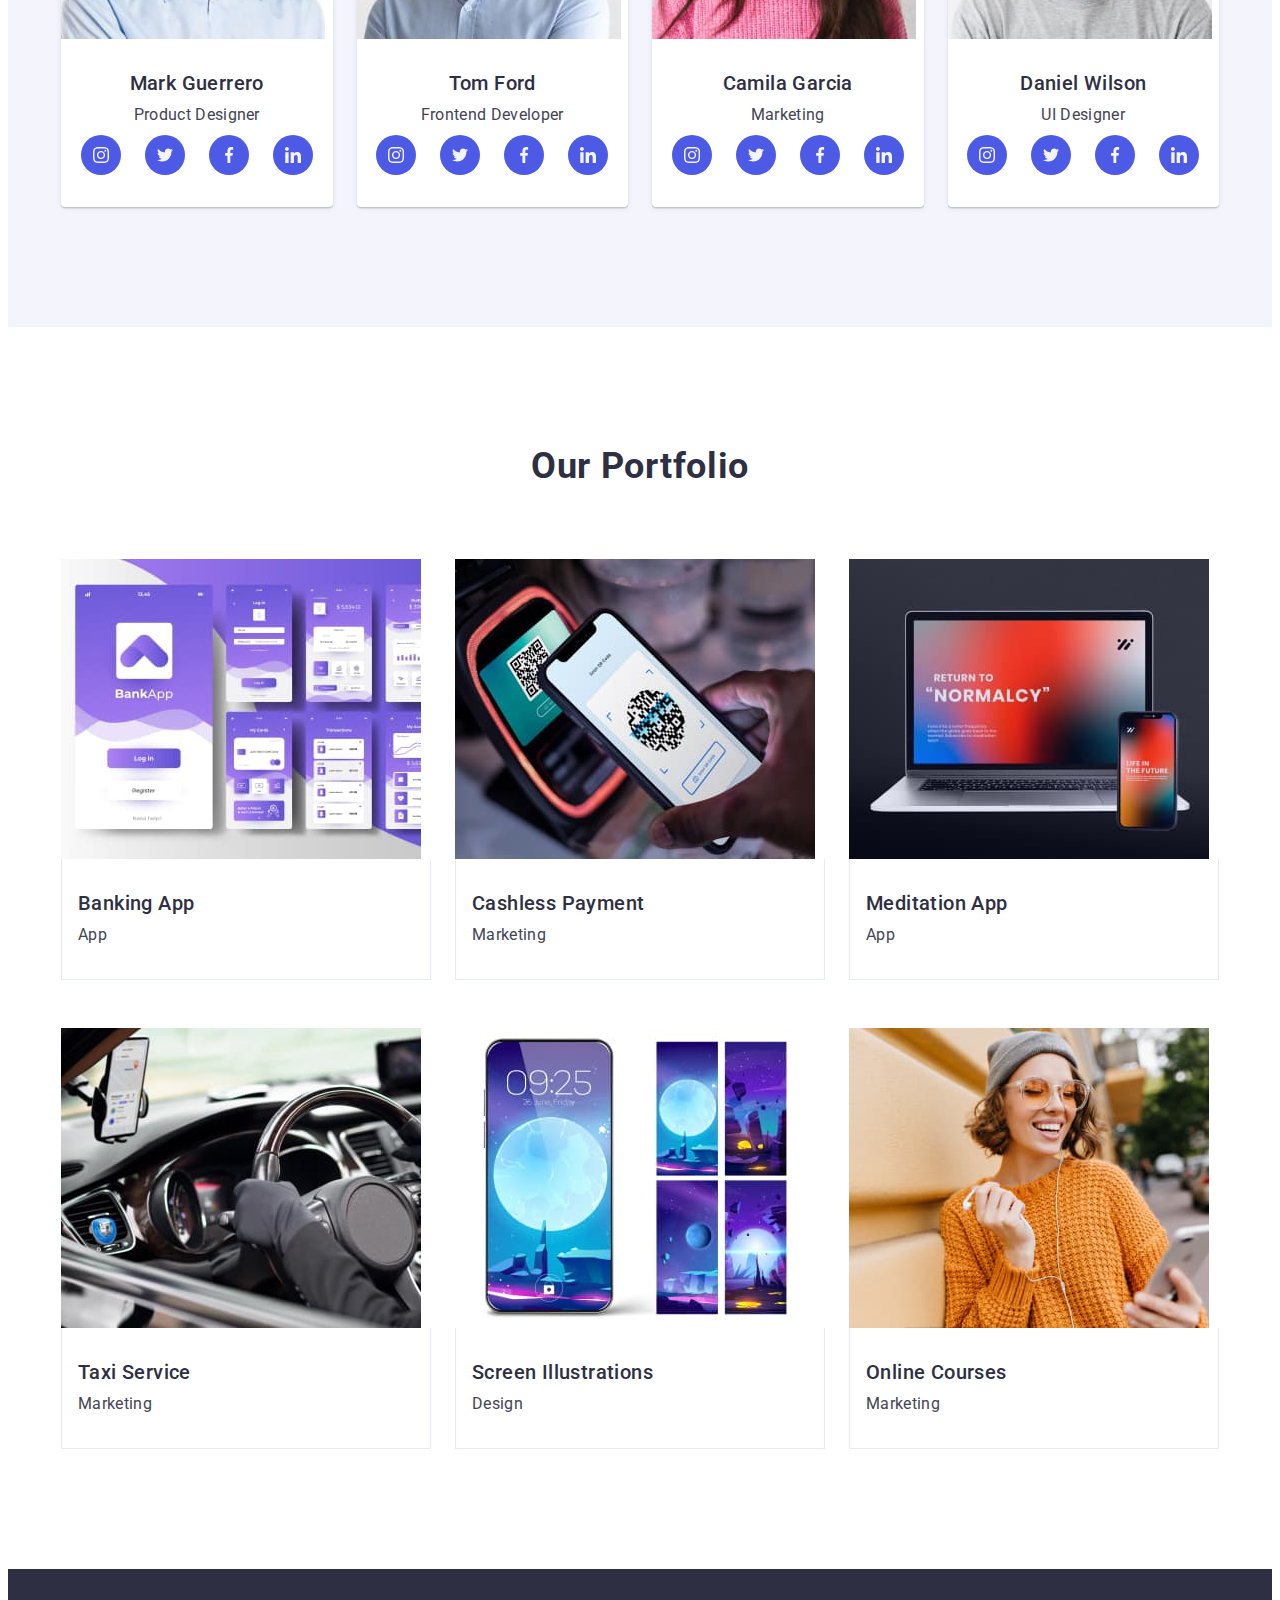
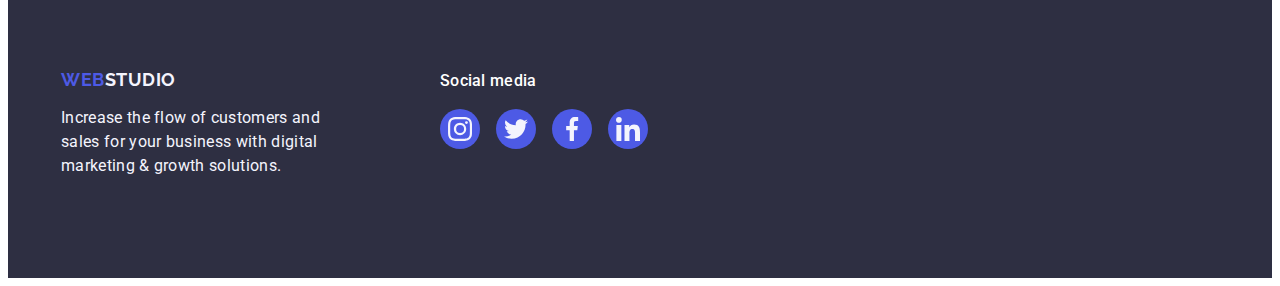
==== commit 345ae585: "update html css" ====
--- a/index.html
+++ b/index.html
@@ -100,7 +100,7 @@
                 <ul class="team-list">
                     <li class="team-list-item">
                         <img class="team-img" src="./images/team1.jpg" alt="man with mustache and beard in blue shirt" width="264" height="260">
-                        <ul class="team-person">
+                        <div class="team-person">
                             <h3 class="team-list-title">Mark Guerrero</h3>
                             <p class="team-list-text">Product Designer</p>
                             <ul class="team-icon-list">
@@ -125,7 +125,7 @@
                                     </svg>
                                 </li>
                             </ul>
-                        </ul>
+                        </div>
                         
                     </li>
                     <li class="team-list-item">
--- a/css/styles.css
+++ b/css/styles.css
@@ -33,6 +33,22 @@
     
 }
 
+.webheader-contact {
+    font-style: normal;
+    margin-left: auto;
+    padding: 24px 0;
+}
+
+.webheader-contact-list {
+    display: flex;
+    gap: 40px;
+}
+
+.webheader-container {
+    display: flex;
+    align-items: center;
+
+}
 .webheader-logo {
     color: var(--IRIS, #4D5AE5);
     font-family: "Raleway", sans-serif;
@@ -56,36 +72,45 @@
     text-decoration: none;
 }
 
-
+.webheader-menu-item {
+    
+
+}
 .webheader-menu-link {
+    display: flex;
+    flex-direction: column;
+    align-items: center;
+    justify-content: center;
     color: var(--NAVY-BLUE, #2E2F42);
     font-size: 16px;
     font-weight: 500;
     line-height: 1.5;
     letter-spacing: 0.02em;
-    padding: 24px 0;
-    
+    transition-property: color;
+    transition-duration: 250ms;
+    transition-timing-function: cubic-bezier(0.4, 0, 0.2, 1);
 }
 
 
 
 .webheader-menu-link:hover::after,
 .webheader-menu-link:focus::after {
-    display: flex;
+    
     width: 100%;
     height: 4px;
     border-radius: 2px;
     background-color: var(--OCEAN, #404BBF);
     content: '';
-  
-
-}
+    justify-content: end;
+    position: relative;
+    top: 20px;
+}
+
 
 
 .webheader-menu {
     display: flex;
     gap: 40px;
-    
 }
 
 
@@ -100,22 +125,7 @@
     color: var(--OCEAN, #404BBF);
 }
 
-.webheader-contact {
-    font-style: normal;
-    margin-left: auto;
-    padding: 24px 0;
-}
-
-.webheader-contact-list {
-    display: flex;
-    gap: 40px;
-}
-
-.webheader-container {
-    display: flex;
-    align-items: center;
-    
-}
+
 
 
 
@@ -124,6 +134,9 @@
     font-size: 16px;
     line-height: 1.5;
     letter-spacing: 0.02em;
+    transition-property: color;
+    transition-duration: 250ms;
+    transition-timing-function: cubic-bezier(0.4, 0, 0.2, 1);
 }
 
 .webheader-contact-link:active,
@@ -174,6 +187,9 @@
     border-radius: 4px;
     box-shadow: 0px 4px 4px 0px rgba(0, 0, 0, 0.15);
     padding: 16px 32px;
+    transition-property: background-color;
+    transition-duration: 250ms;
+    transition-timing-function: cubic-bezier(0.4, 0, 0.2, 1);
 }
 
 .banner-btn:hover,
@@ -230,6 +246,8 @@
     margin-bottom: 8px;
 }
 
+
+
 .features-list-item {
     width: calc((100% - 24px * 3) / 4);
 }
@@ -274,6 +292,10 @@
     border-radius: 50%;
     justify-content: center;
     align-items: center;
+    fill: #F4F4FD;
+    transition-property: background-color;
+    transition-duration: 250ms;
+    transition-timing-function: cubic-bezier(0.4, 0, 0.2, 1);
 }
 
 .team-icon-list-item:hover,
@@ -332,7 +354,8 @@
     width: 100%;
     height: 100%;
     transform: translatey(100%);
-    transition: transform 250ms ease-in-out;
+    transition-property: transform;
+    transition-duration: 250ms;
     transition-timing-function: cubic-bezier(0.4, 0, 0.2, 1);
 }
 
@@ -368,6 +391,10 @@
 .portfolio-list-item {
     width: calc((100% - 24px * 2) / 3);
     background: var(--WHITE, #FFF);
+    transition-property: box-shadow;
+    transition-duration: 250ms;
+    transition-timing-function: cubic-bezier(0.4, 0, 0.2, 1);
+    
 }
 
 .overlay p {
@@ -427,12 +454,20 @@
     gap: 120px;
 }
 
+
 .webfooter-icon-list {
     display: flex;
     justify-content: center;
     align-items: center;
     gap: 16px;
-
+    
+
+}
+
+.webfooter-icon-list-item {
+    transition-property: background-color;
+    transition-duration: 250ms;
+    transition-timing-function: cubic-bezier(0.4, 0, 0.2, 1);
 }
 
 .webfooter-icon-list-item:hover,
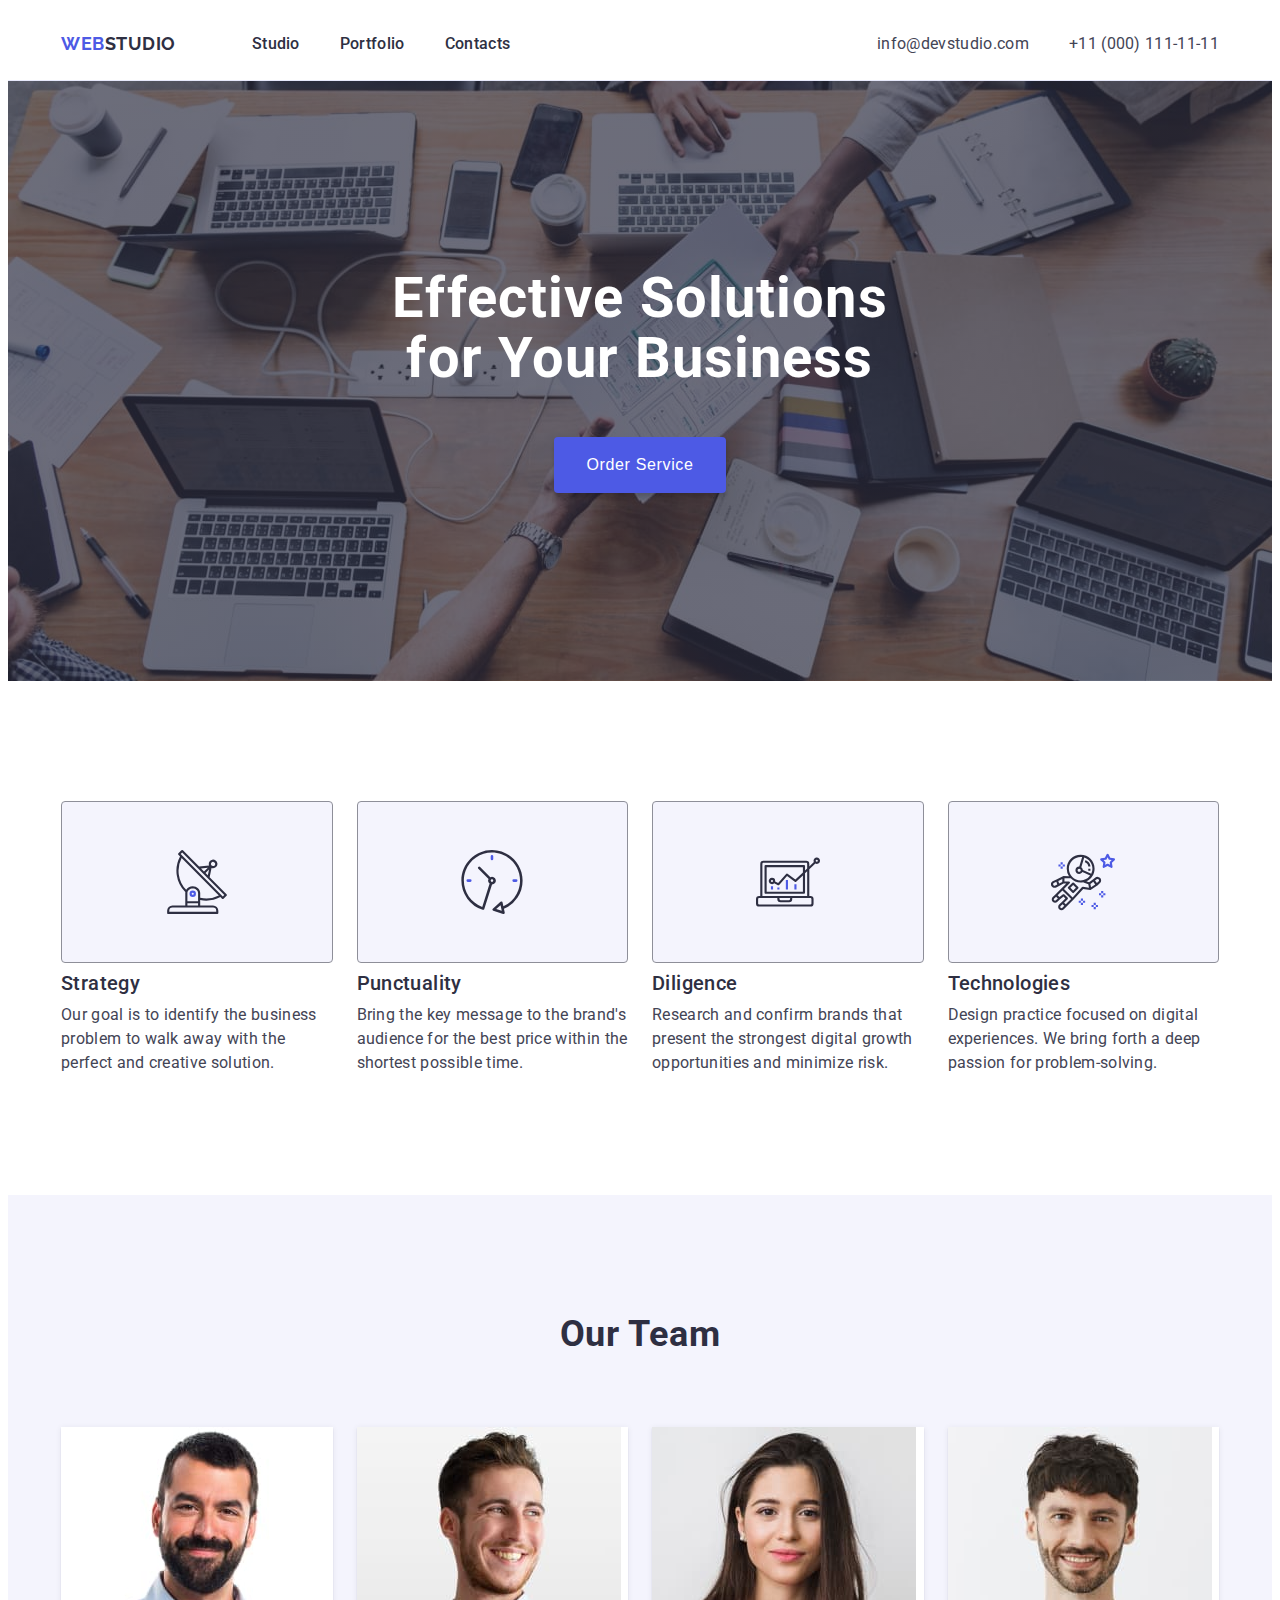
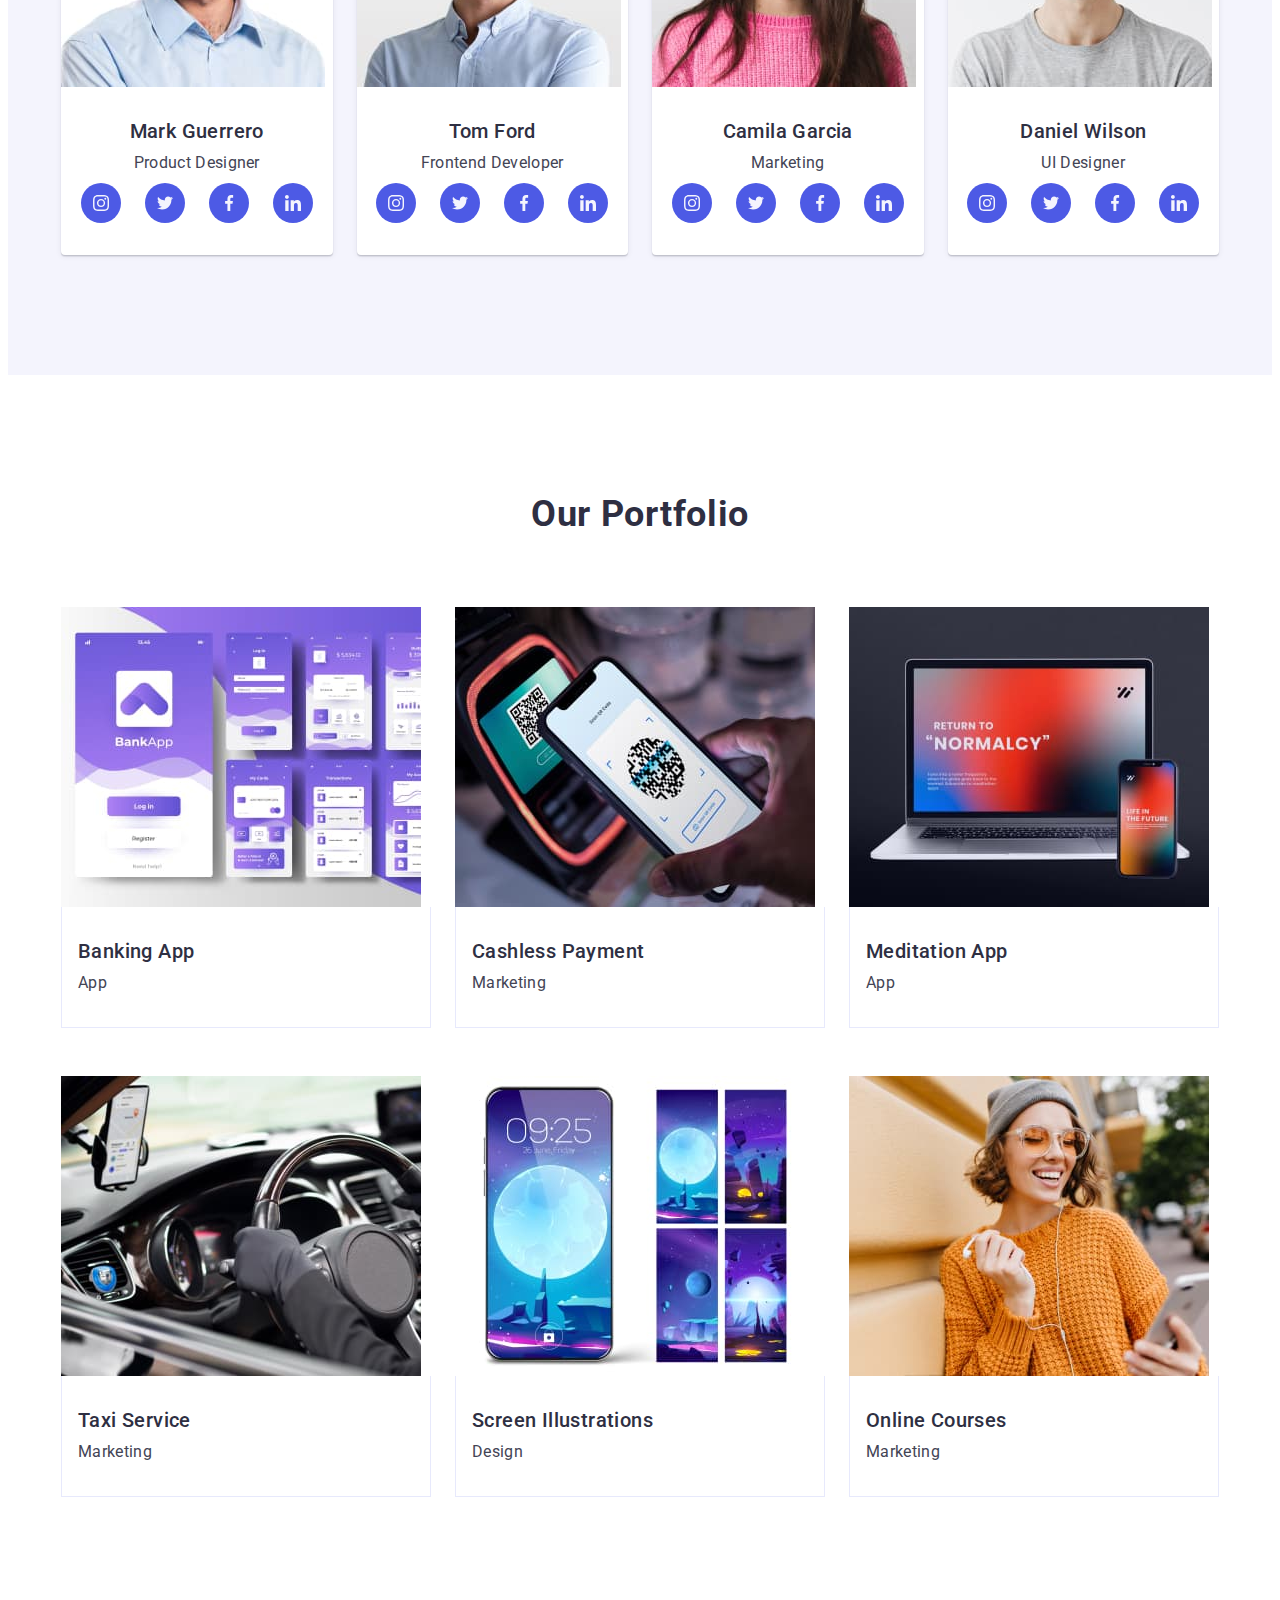
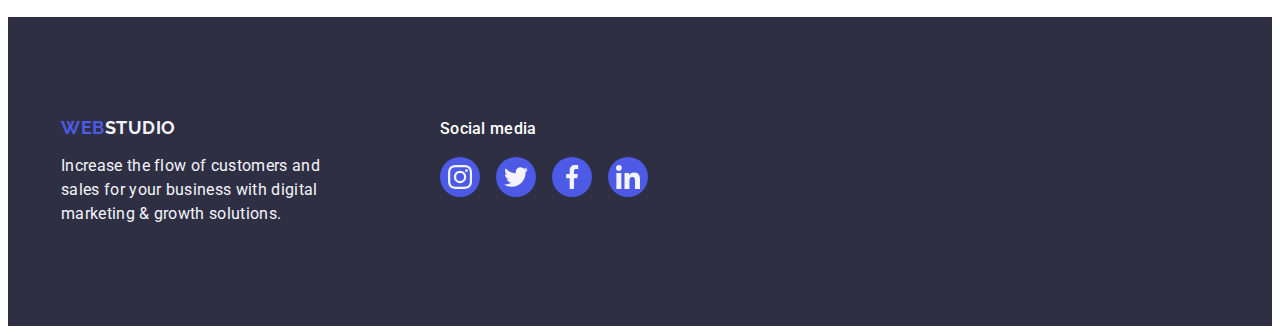
==== commit 58ad27e1: "update html css" ====
--- a/index.html
+++ b/index.html
@@ -105,24 +105,32 @@
                             <p class="team-list-text">Product Designer</p>
                             <ul class="team-icon-list">
                                 <li class="team-icon-list-item">
-                                    <svg class="team-icon" width="16" height="16">
-                                        <use href="./images/icons.svg#icon-instagram"></use>
-                                    </svg>
-                                </li>
-                                <li class="team-icon-list-item">
-                                    <svg class="team-icon" width="16" height="16">
-                                        <use href="./images/icons.svg#icon-twitter"></use>
-                                    </svg>
-                                </li>
-                                <li class="team-icon-list-item">
-                                    <svg class="team-icon" width="16" height="16">
-                                        <use href="./images/icons.svg#icon-facebook"></use>
-                                    </svg>
-                                </li>
-                                <li class="team-icon-list-item">
-                                    <svg class="team-icon" width="16" height="16">
-                                        <use href="./images/icons.svg#icon-linkedin"></use>
-                                    </svg>
+                                    <a class="team-icon-list-link" href="" target="_blank">
+                                        <svg class="team-icon" width="16" height="16">
+                                            <use href="./images/icons.svg#icon-instagram"></use>
+                                        </svg>
+                                    </a>
+                                </li>
+                                <li class="team-icon-list-item">
+                                    <a class="team-icon-list-link" href="" target="_blank">
+                                        <svg class="team-icon" width="16" height="16">
+                                            <use href="./images/icons.svg#icon-twitter"></use>
+                                        </svg>
+                                    </a>
+                                </li>
+                                <li class="team-icon-list-item">
+                                    <a class="team-icon-list-link" href="" target="_blank">
+                                        <svg class="team-icon" width="16" height="16">
+                                            <use href="./images/icons.svg#icon-facebook"></use>
+                                        </svg>
+                                    </a>
+                                </li>
+                                <li class="team-icon-list-item">
+                                    <a class="team-icon-list-link" href="" target="_blank">
+                                        <svg class="team-icon" width="16" height="16">
+                                            <use href="./images/icons.svg#icon-linkedin"></use>
+                                        </svg>
+                                    </a>
                                 </li>
                             </ul>
                         </div>
@@ -135,24 +143,32 @@
                             <p class="team-list-text">Frontend Developer</p>
                             <ul class="team-icon-list">
                                 <li class="team-icon-list-item">
-                                    <svg class="team-icon" width="16" height="16">
-                                        <use href="./images/icons.svg#icon-instagram"></use>
-                                    </svg>
-                                </li>
-                                <li class="team-icon-list-item">
-                                    <svg class="team-icon" width="16" height="16">
-                                        <use href="./images/icons.svg#icon-twitter"></use>
-                                    </svg>
-                                </li>
-                                <li class="team-icon-list-item">
-                                    <svg class="team-icon" width="16" height="16">
-                                        <use href="./images/icons.svg#icon-facebook"></use>
-                                    </svg>
-                                </li>
-                                <li class="team-icon-list-item">
-                                    <svg class="team-icon" width="16" height="16">
-                                        <use href="./images/icons.svg#icon-linkedin"></use>
-                                    </svg>
+                                    <a class="team-icon-list-link" href="" target="_blank">
+                                        <svg class="team-icon" width="16" height="16">
+                                            <use href="./images/icons.svg#icon-instagram"></use>
+                                        </svg>
+                                    </a>
+                                </li>
+                                <li class="team-icon-list-item">
+                                    <a class="team-icon-list-link" href="" target="_blank">
+                                        <svg class="team-icon" width="16" height="16">
+                                            <use href="./images/icons.svg#icon-twitter"></use>
+                                        </svg>
+                                    </a>
+                                </li>
+                                <li class="team-icon-list-item">
+                                    <a class="team-icon-list-link" href="" target="_blank">
+                                        <svg class="team-icon" width="16" height="16">
+                                            <use href="./images/icons.svg#icon-facebook"></use>
+                                        </svg>
+                                    </a>
+                                </li>
+                                <li class="team-icon-list-item">
+                                    <a class="team-icon-list-link" href="" target="_blank">
+                                        <svg class="team-icon" width="16" height="16">
+                                            <use href="./images/icons.svg#icon-linkedin"></use>
+                                        </svg>
+                                    </a>
                                 </li>
                             </ul>
                         </div>
@@ -164,24 +180,32 @@
                             <p class="team-list-text">Marketing</p>
                             <ul class="team-icon-list">
                                 <li class="team-icon-list-item">
-                                    <svg class="team-icon" width="16" height="16">
-                                        <use href="./images/icons.svg#icon-instagram"></use>
-                                    </svg>
-                                </li>
-                                <li class="team-icon-list-item">
-                                    <svg class="team-icon" width="16" height="16">
-                                        <use href="./images/icons.svg#icon-twitter"></use>
-                                    </svg>
-                                </li>
-                                <li class="team-icon-list-item">
-                                    <svg class="team-icon" width="16" height="16">
-                                        <use href="./images/icons.svg#icon-facebook"></use>
-                                    </svg>
-                                </li>
-                                <li class="team-icon-list-item">
-                                    <svg class="team-icon" width="16" height="16">
-                                        <use href="./images/icons.svg#icon-linkedin"></use>
-                                    </svg>
+                                    <a class="team-icon-list-link" href="" target="_blank">
+                                        <svg class="team-icon" width="16" height="16">
+                                            <use href="./images/icons.svg#icon-instagram"></use>
+                                        </svg>
+                                    </a>
+                                </li>
+                                <li class="team-icon-list-item">
+                                    <a class="team-icon-list-link" href="" target="_blank">
+                                        <svg class="team-icon" width="16" height="16">
+                                            <use href="./images/icons.svg#icon-twitter"></use>
+                                        </svg>
+                                    </a>
+                                </li>
+                                <li class="team-icon-list-item">
+                                    <a class="team-icon-list-link" href="" target="_blank">
+                                        <svg class="team-icon" width="16" height="16">
+                                            <use href="./images/icons.svg#icon-facebook"></use>
+                                        </svg>
+                                    </a>
+                                </li>
+                                <li class="team-icon-list-item">
+                                    <a class="team-icon-list-link" href="" target="_blank">
+                                        <svg class="team-icon" width="16" height="16">
+                                            <use href="./images/icons.svg#icon-linkedin"></use>
+                                        </svg>
+                                    </a>
                                 </li>
                             </ul>
                         </div>
@@ -193,24 +217,32 @@
                             <p class="team-list-text">UI Designer</p>
                             <ul class="team-icon-list">
                                 <li class="team-icon-list-item">
-                                    <svg class="team-icon" width="16" height="16">
-                                        <use href="./images/icons.svg#icon-instagram"></use>
-                                    </svg>
-                                </li>
-                                <li class="team-icon-list-item">
-                                    <svg class="team-icon" width="16" height="16">
-                                        <use href="./images/icons.svg#icon-twitter"></use>
-                                    </svg>
-                                </li>
-                                <li class="team-icon-list-item">
-                                    <svg class="team-icon" width="16" height="16">
-                                        <use href="./images/icons.svg#icon-facebook"></use>
-                                    </svg>
-                                </li>
-                                <li class="team-icon-list-item">
-                                    <svg class="team-icon" width="16" height="16">
-                                        <use href="./images/icons.svg#icon-linkedin"></use>
-                                    </svg>
+                                    <a class="team-icon-list-link" href="" target="_blank">
+                                        <svg class="team-icon" width="16" height="16">
+                                            <use href="./images/icons.svg#icon-instagram"></use>
+                                        </svg>
+                                    </a>
+                                </li>
+                                <li class="team-icon-list-item">
+                                    <a class="team-icon-list-link" href="" target="_blank">
+                                        <svg class="team-icon" width="16" height="16">
+                                            <use href="./images/icons.svg#icon-twitter"></use>
+                                        </svg>
+                                    </a>
+                                </li>
+                                <li class="team-icon-list-item">
+                                    <a class="team-icon-list-link" href="" target="_blank">
+                                        <svg class="team-icon" width="16" height="16">
+                                            <use href="./images/icons.svg#icon-facebook"></use>
+                                        </svg>
+                                    </a>
+                                </li>
+                                <li class="team-icon-list-item">
+                                    <a class="team-icon-list-link" href="" target="_blank">
+                                        <svg class="team-icon" width="16" height="16">
+                                            <use href="./images/icons.svg#icon-linkedin"></use>
+                                        </svg>
+                                    </a>
                                 </li>
                             </ul>
                         </div>
@@ -226,11 +258,9 @@
                     <li class="portfolio-list-item">
                         <div class="box">
                             <img class="portfolio-img" src="./images/portfolio1.jpg" alt="several screenshots of the phone with the functionality of the application" width="360" height="300">
-                            <div class="overlay">
-                                <p>14 Stylish and User-Friendly App Design Concepts · Task Manager App · Calorie Tracker App · Exotic Fruit
-                                    Ecommerce App ·
-                                    Cloud Storage App</p>
-                            </div>
+                            <p class="overlay">14 Stylish and User-Friendly App Design Concepts · Task Manager App · Calorie Tracker App · Exotic Fruit
+                                    Ecommerce App ·
+                                    Cloud Storage App</p>
                         </div>
                         <div class="portfolio-app">
                             <h3 class="portfolio-list-title">Banking App</h3>
@@ -321,29 +351,36 @@
                 <p class="webfooter-soc-text">Social media</p>
                 <ul class="webfooter-icon-list">
                     <li class="webfooter-icon-list-item">
-                        <svg class="webfooter-icon" width="24" height="24">
-                            <use href="./images/icons.svg#icon-instagram"></use>
-                        </svg>
+                        <a class="webfooter-icon-list-link" href="" target="_blank">
+                            <svg class="webfooter-icon" width="24" height="24">
+                                <use href="./images/icons.svg#icon-instagram"></use>
+                            </svg>
+                        </a>
                     </li>
                     <li class="webfooter-icon-list-item">
-                        <svg class="webfooter-icon" width="24" height="24">
-                            <use href="./images/icons.svg#icon-twitter"></use>
-                        </svg>
+                        <a class="webfooter-icon-list-link" href="" target="_blank">
+                            <svg class="webfooter-icon" width="24" height="24">
+                                <use href="./images/icons.svg#icon-twitter"></use>
+                            </svg>
+                        </a>
                     </li>
                     <li class="webfooter-icon-list-item">
-                        <svg class="webfooter-icon" width="24" height="24">
-                            <use href="./images/icons.svg#icon-facebook"></use>
-                        </svg>
+                        <a class="webfooter-icon-list-link" href="" target="_blank">
+                            <svg class="webfooter-icon" width="24" height="24">
+                                <use href="./images/icons.svg#icon-facebook"></use>
+                            </svg>
+                        </a>
                     </li>
                     <li class="webfooter-icon-list-item">
-                        <svg class="webfooter-icon" width="24" height="24">
-                            <use href="./images/icons.svg#icon-linkedin"></use>
-                        </svg>
-                    </li>
-                </ul>
+                        <a class="webfooter-icon-list-link" href="" target="_blank">
+                            <svg class="webfooter-icon" width="24" height="24">
+                                <use href="./images/icons.svg#icon-linkedin"></use>
+                            </svg>
+                        </a>
+                    </li>
+                </ul>
+            </div>    
         </div>
-        
     </footer>
 </body>
-
 </html>--- a/css/styles.css
+++ b/css/styles.css
@@ -24,6 +24,7 @@
 .webheader {
     background-color: #FFFFFF;
     border-bottom: 1px solid #E7E9FC;
+    box-shadow: зі значенням 0px 2px 1px rgba(46, 47, 66, 0.08), 0px 1px 1px rgba(46, 47, 66, 0.16), 0px 1px 6px rgba(46, 47, 66, 0.08);
 }
 
 .container {
@@ -77,6 +78,7 @@
 
 }
 .webheader-menu-link {
+    position: relative;
     display: flex;
     flex-direction: column;
     align-items: center;
@@ -86,12 +88,15 @@
     font-weight: 500;
     line-height: 1.5;
     letter-spacing: 0.02em;
-    transition-property: color;
-    transition-duration: 250ms;
-    transition-timing-function: cubic-bezier(0.4, 0, 0.2, 1);
-}
-
-
+    transition: color 250ms cubic-bezier(0.4, 0, 0.2, 1);
+    padding: 24px 0;
+}
+
+.webheader-menu-link:active,
+.webheader-menu-link:hover,
+.webheader-menu-link:focus {
+    color: var(--OCEAN, #404BBF);
+}
 
 .webheader-menu-link:hover::after,
 .webheader-menu-link:focus::after {
@@ -101,9 +106,9 @@
     border-radius: 2px;
     background-color: var(--OCEAN, #404BBF);
     content: '';
-    justify-content: end;
-    position: relative;
-    top: 20px;
+    position: absolute;
+    left: 0;
+    bottom: -1px;
 }
 
 
@@ -119,11 +124,7 @@
     align-items: center;
 }
 
-.webheader-menu-link:active,
-.webheader-menu-link:hover,
-.webheader-menu-link:focus {
-    color: var(--OCEAN, #404BBF);
-}
+
 
 
 
@@ -134,9 +135,7 @@
     font-size: 16px;
     line-height: 1.5;
     letter-spacing: 0.02em;
-    transition-property: color;
-    transition-duration: 250ms;
-    transition-timing-function: cubic-bezier(0.4, 0, 0.2, 1);
+    transition: color 250ms cubic-bezier(0.4, 0, 0.2, 1);
 }
 
 .webheader-contact-link:active,
@@ -150,15 +149,18 @@
     padding-bottom: 120px;
 }
 
-.banner-container {
+.banner {
     background: var(--NAVY-BLUE, #2E2F42);
     max-width: 1440px;
     background-image: linear-gradient(rgba(46, 47, 66, 0.70), rgba(46, 47, 66, 0.70)), url(../images/banner-bg.jpg);
     background-repeat: no-repeat;
     background-position: center;
     background-size: cover;
+    margin: 0 auto;
     padding: 188px 0;
-}
+
+}
+
 
 .banner-title {
     max-width: 496px;
@@ -187,9 +189,7 @@
     border-radius: 4px;
     box-shadow: 0px 4px 4px 0px rgba(0, 0, 0, 0.15);
     padding: 16px 32px;
-    transition-property: background-color;
-    transition-duration: 250ms;
-    transition-timing-function: cubic-bezier(0.4, 0, 0.2, 1);
+    transition: background-color 250ms cubic-bezier(0.4, 0, 0.2, 1);
 }
 
 .banner-btn:hover,
@@ -221,6 +221,7 @@
 
 .features-list-box {
     display: flex;
+    height: 112px;
     border-radius: 4px;
     border: 1px solid var(--LIGHT-SLATE, #8E8F99);
     background-color: var(--CLOUD, #F4F4FD);
@@ -276,6 +277,17 @@
 
 }
 
+.team-icon-list-link {
+    width: 100%;
+    height: 100%;
+    background-color: #4D5AE5;
+    border-radius: 50%;
+    display: flex;
+    justify-content: center;
+    align-items: center;
+    transition: background-color 250ms cubic-bezier(0.4, 0, 0.2, 1);
+}
+
 .team-list-item {
     background-color: #FFFFFF;
     width: calc((100% - 24px * 3) / 4);
@@ -288,21 +300,17 @@
     display: flex;
     width: 40px;
     height: 40px;
-    background-color: #4D5AE5;
-    border-radius: 50%;
-    justify-content: center;
-    align-items: center;
+    
+}
+
+.team-icon-list-link:hover,
+.team-icon-list-link:focus {
+    background-color: #404BBF;
+}
+
+.team-icon {
     fill: #F4F4FD;
-    transition-property: background-color;
-    transition-duration: 250ms;
-    transition-timing-function: cubic-bezier(0.4, 0, 0.2, 1);
-}
-
-.team-icon-list-item:hover,
-.team-icon-list-item:focus {
-    background-color: #404BBF;
-}
-
+}
 
 .team-title,
 .portfolio-title {
@@ -353,15 +361,19 @@
     left: 0;
     width: 100%;
     height: 100%;
-    transform: translatey(100%);
-    transition-property: transform;
-    transition-duration: 250ms;
-    transition-timing-function: cubic-bezier(0.4, 0, 0.2, 1);
+    transform: translateY(100%);
+    transition: transform 250ms cubic-bezier(0.4, 0, 0.2, 1);
+    color: var(--CLOUD, #F4F4FD);
+    font-size: 16px;
+    line-height: 1.5;
+    letter-spacing: 0.02em;
+    padding: 40px 32px;
+    background-color: #4D5AE5;
 }
 
 .portfolio-list-item:hover .overlay {
-    transform: translatey(0);
-    background-color: #4D5AE5;
+    transform: translateY(0%);
+    
 }
 
 .portfolio-list-item:hover,
@@ -391,21 +403,13 @@
 .portfolio-list-item {
     width: calc((100% - 24px * 2) / 3);
     background: var(--WHITE, #FFF);
-    transition-property: box-shadow;
-    transition-duration: 250ms;
-    transition-timing-function: cubic-bezier(0.4, 0, 0.2, 1);
-    
-}
-
-.overlay p {
-    color: var(--CLOUD, #F4F4FD);
-    font-size: 16px;
-    line-height: 1.5;
-    letter-spacing: 0.02em;
-    padding-top: 40px;
-    padding-left: 32px;
-    padding-right: 32px; 
-}
+    transition: box-shadow 250ms cubic-bezier(0.4, 0, 0.2, 1);
+    
+}
+
+
+
+
 
 .webfooter {
     background: var(--NAVY-BLUE, #2E2F42);
@@ -451,9 +455,13 @@
 
 .webfooter-container{
     display: flex;
-    gap: 120px;
-}
-
+    /* gap: 120px; */
+    align-items: baseline;
+}
+
+.webfooter-logo-box {
+    margin-right: 120px;
+}
 
 .webfooter-icon-list {
     display: flex;
@@ -465,12 +473,26 @@
 }
 
 .webfooter-icon-list-item {
-    transition-property: background-color;
-    transition-duration: 250ms;
-    transition-timing-function: cubic-bezier(0.4, 0, 0.2, 1);
-}
-
-.webfooter-icon-list-item:hover,
-.webfooter-icon-list-item:focus {
+    
+}
+
+.webfooter-icon-list-link {
+    width: 100%;
+    height: 100%;
+    background-color: #4d5ae5;
+    border-radius: 50%;
+    display: flex;
+    justify-content: center;
+    align-items: center;
+    transition: background-color 250ms cubic-bezier(0.4, 0, 0.2, 1);
+}
+
+
+.webfooter-icon-list-link:hover,
+.webfooter-icon-list-link:focus {
     background-color: #31D0AA;
+}
+
+.webfooter-icon {
+    fill: #f4f4fd;
 }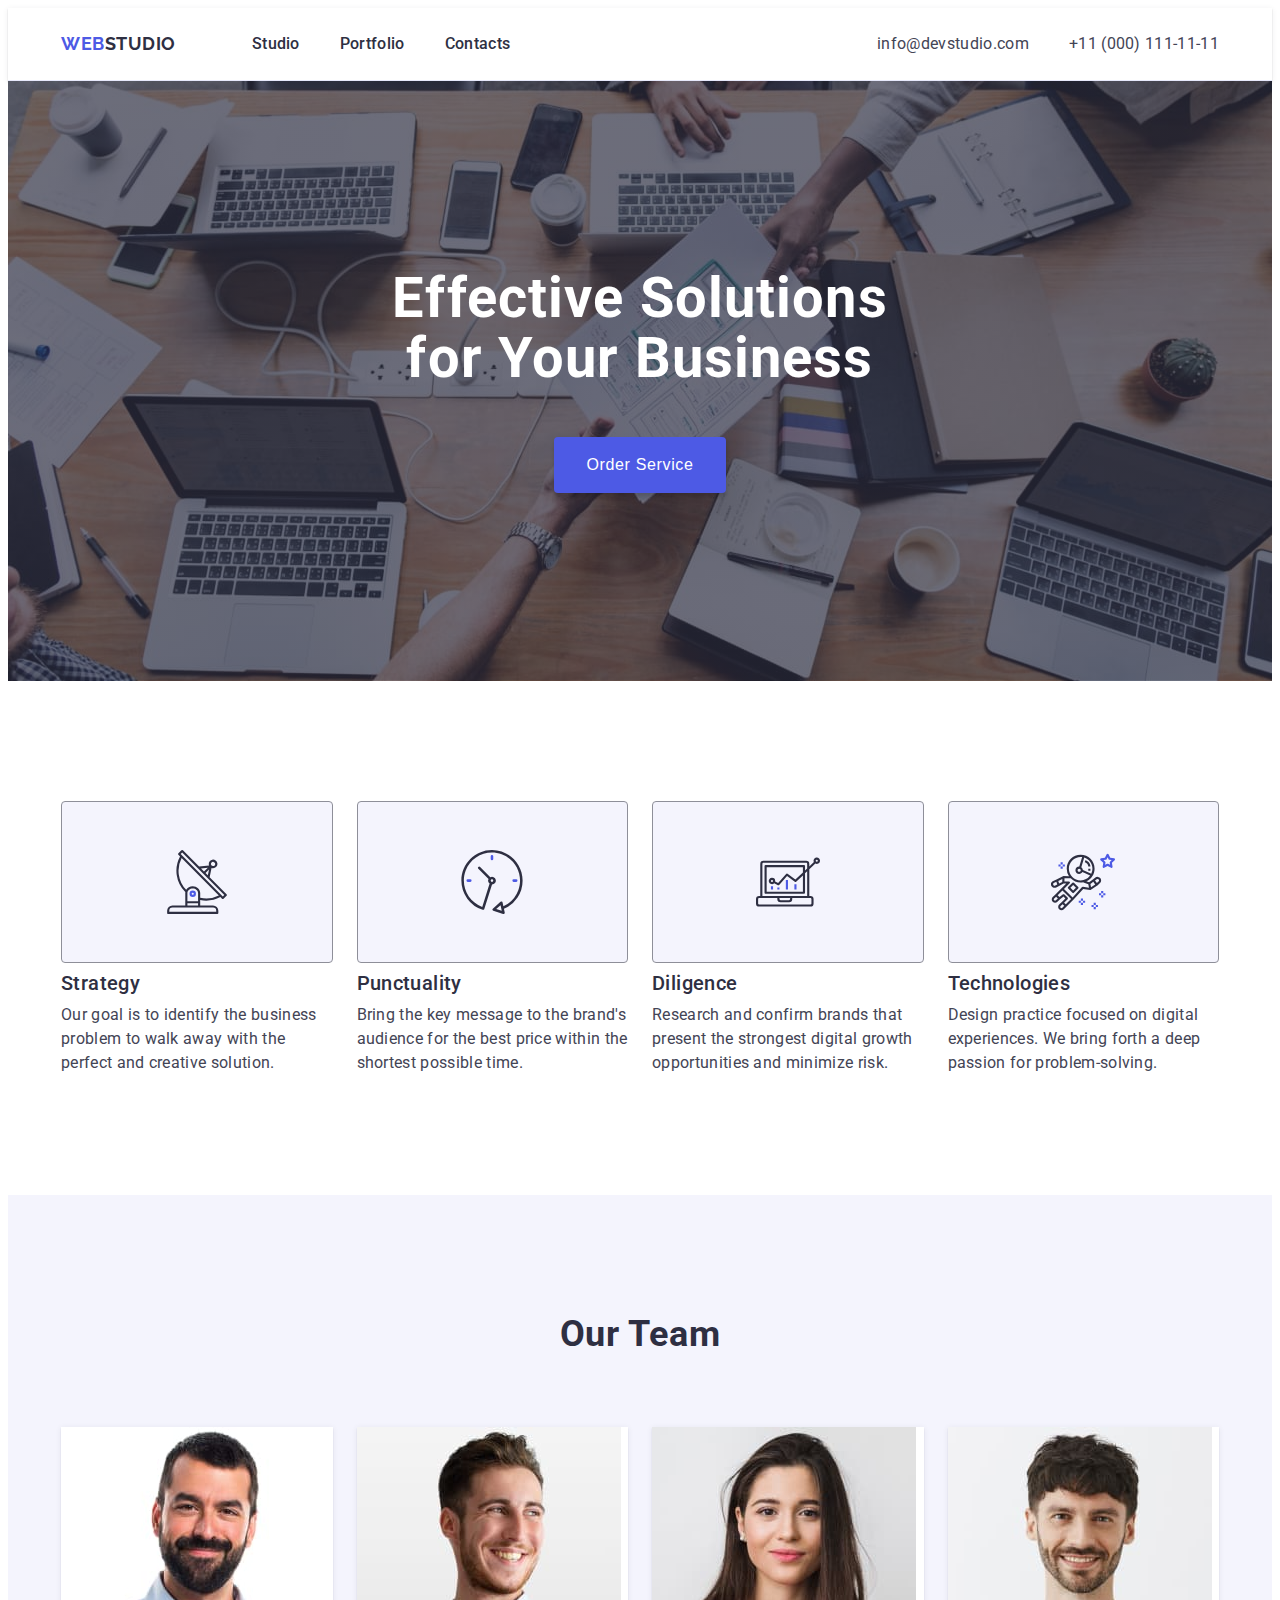
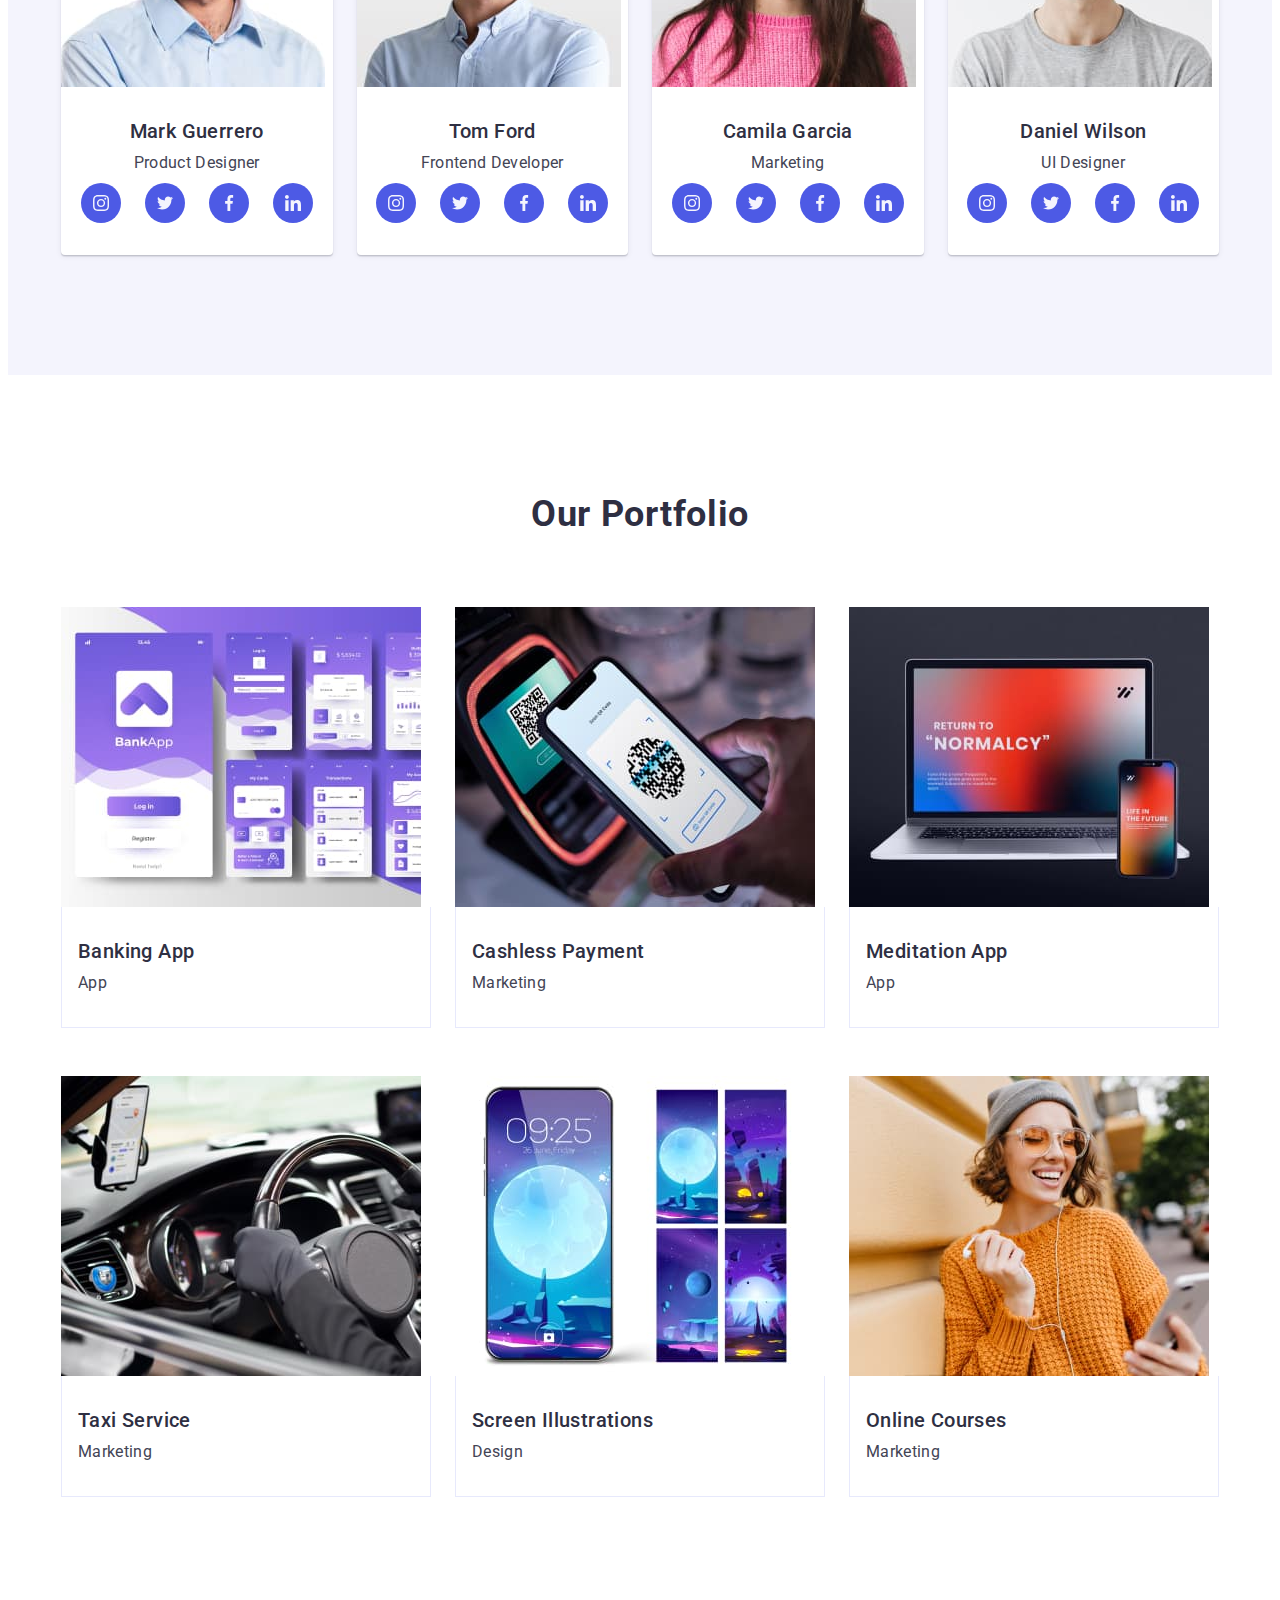
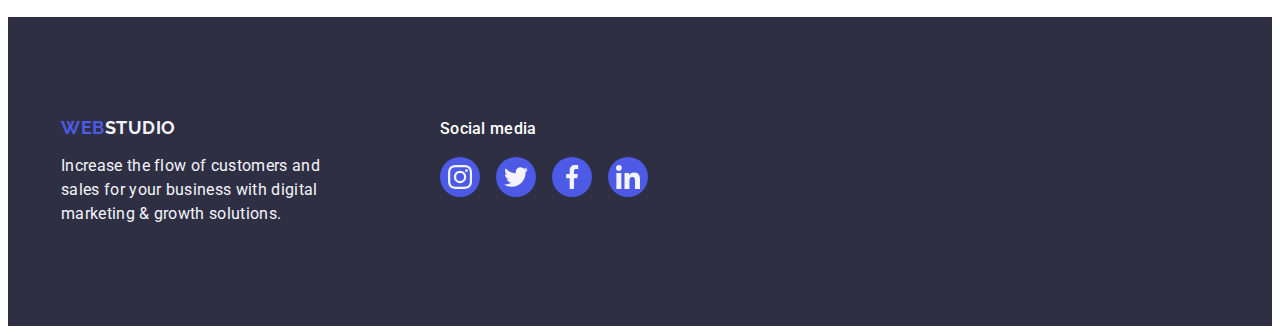
==== commit 8ae2611e: "update html css" ====
--- a/index.html
+++ b/index.html
@@ -270,10 +270,7 @@
                     <li class="portfolio-list-item">
                         <div class="box">
                             <img class="portfolio-img" src="./images/portfolio2.jpg" alt="phone scans QR code for payment" width="360" height="300">
-                            <div class="overlay">
-                                <p>14 Stylish and User-Friendly App Design Concepts · Task Manager App · Calorie Tracker App · Exotic Fruit Ecommerce App ·
-                                Cloud Storage App</p>
-                            </div>
+                            <p class="overlay">14 Stylish and User-Friendly App Design Concepts · Task Manager App · Calorie Tracker App · Exotic Fruit Ecommerce App · Cloud Storage App</p>
                         </div>
                         <div class="portfolio-app">
                             <h3 class="portfolio-list-title">Cashless Payment</h3>
@@ -283,11 +280,8 @@
                     <li class="portfolio-list-item">
                         <div class="box">
                             <img class="portfolio-img" src="./images/portfolio3.jpg" alt="laptop and phone with application on screen" width="360" height="300">
-                            <div class="overlay">
-                                <p>14 Stylish and User-Friendly App Design Concepts · Task Manager App · Calorie Tracker App · Exotic Fruit
-                                    Ecommerce App ·
-                                    Cloud Storage App</p>
-                            </div>
+                            <p class="overlay">14 Stylish and User-Friendly App Design Concepts · Task Manager App · Calorie Tracker App · Exotic Fruit Ecommerce App ·
+                                    Cloud Storage App</p>
                         </div>
                         <div class="portfolio-app">
                             <h3 class="portfolio-list-title">Meditation App</h3>
@@ -297,11 +291,9 @@
                     <li class="portfolio-list-item">
                         <div class="box">
                             <img class="portfolio-img" src="./images/portfolio4.jpg" alt="driver's hand on the steering wheel of a car and an application on the phone screen" width="360" height="300">
-                            <div class="overlay">
-                                <p>14 Stylish and User-Friendly App Design Concepts · Task Manager App · Calorie Tracker App · Exotic Fruit
+                            <p class="overlay">14 Stylish and User-Friendly App Design Concepts · Task Manager App · Calorie Tracker App · Exotic Fruit
                                     Ecommerce App ·
                                     Cloud Storage App</p>
-                            </div>
                         </div>
                         <div class="portfolio-app">
                             <h3 class="portfolio-list-title">Taxi Service</h3>
@@ -311,11 +303,9 @@
                     <li class="portfolio-list-item">
                         <div class="box">
                             <img class="portfolio-img" src="./images/portfolio5.jpg" alt="several examples of phone screensavers" width="360" height="300">
-                            <div class="overlay">
-                                <p>14 Stylish and User-Friendly App Design Concepts · Task Manager App · Calorie Tracker App · Exotic Fruit
+                            <p class="overlay">14 Stylish and User-Friendly App Design Concepts · Task Manager App · Calorie Tracker App · Exotic Fruit
                                     Ecommerce App ·
                                     Cloud Storage App</p>
-                            </div>
                         </div>
                         <div class="portfolio-app">
                             <h3 class="portfolio-list-title">Screen Illustrations</h3>
@@ -325,11 +315,9 @@
                     <li class="portfolio-list-item">
                         <div class="box">
                             <img class="portfolio-img" src="./images/portfolio6.jpg" alt="beautiful smiling girl in a gray hat, orange sweater and sunglasses with headphones looks at the phone screen" width="360" height="300">
-                            <div class="overlay">
-                                <p>14 Stylish and User-Friendly App Design Concepts · Task Manager App · Calorie Tracker App · Exotic Fruit
+                            <p class="overlay">14 Stylish and User-Friendly App Design Concepts · Task Manager App · Calorie Tracker App · Exotic Fruit
                                     Ecommerce App ·
                                     Cloud Storage App</p>
-                            </div>
                         </div>
                         <div class="portfolio-app">
                             <h3 class="portfolio-list-title">Online Courses</h3>
--- a/css/styles.css
+++ b/css/styles.css
@@ -24,7 +24,7 @@
 .webheader {
     background-color: #FFFFFF;
     border-bottom: 1px solid #E7E9FC;
-    box-shadow: зі значенням 0px 2px 1px rgba(46, 47, 66, 0.08), 0px 1px 1px rgba(46, 47, 66, 0.16), 0px 1px 6px rgba(46, 47, 66, 0.08);
+    box-shadow: 0px 2px 1px rgba(46, 47, 66, 0.08), 0px 1px 1px rgba(46, 47, 66, 0.16), 0px 1px 6px rgba(46, 47, 66, 0.08);
 }
 
 .container {
@@ -99,7 +99,8 @@
 }
 
 .webheader-menu-link:hover::after,
-.webheader-menu-link:focus::after {
+.webheader-menu-link:focus::after,
+.webheader-menu-link:active::after {
     
     width: 100%;
     height: 4px;
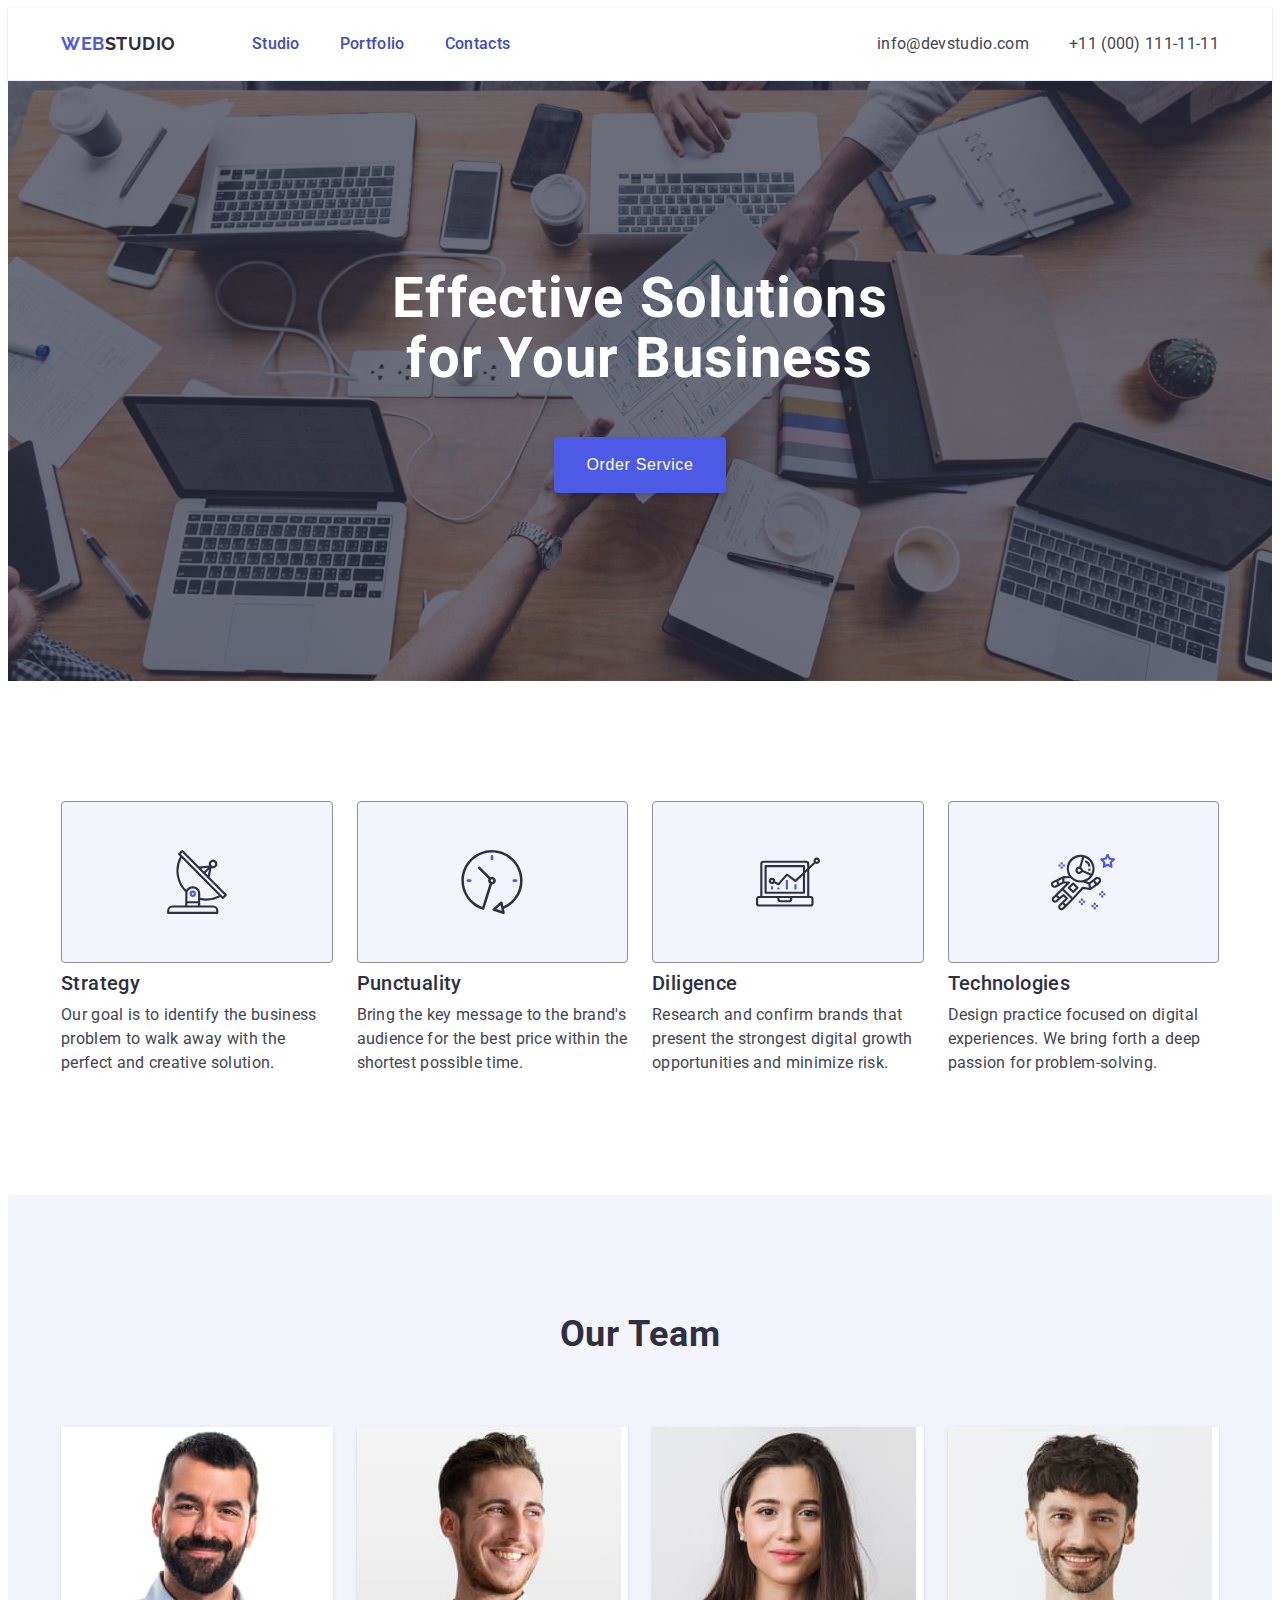
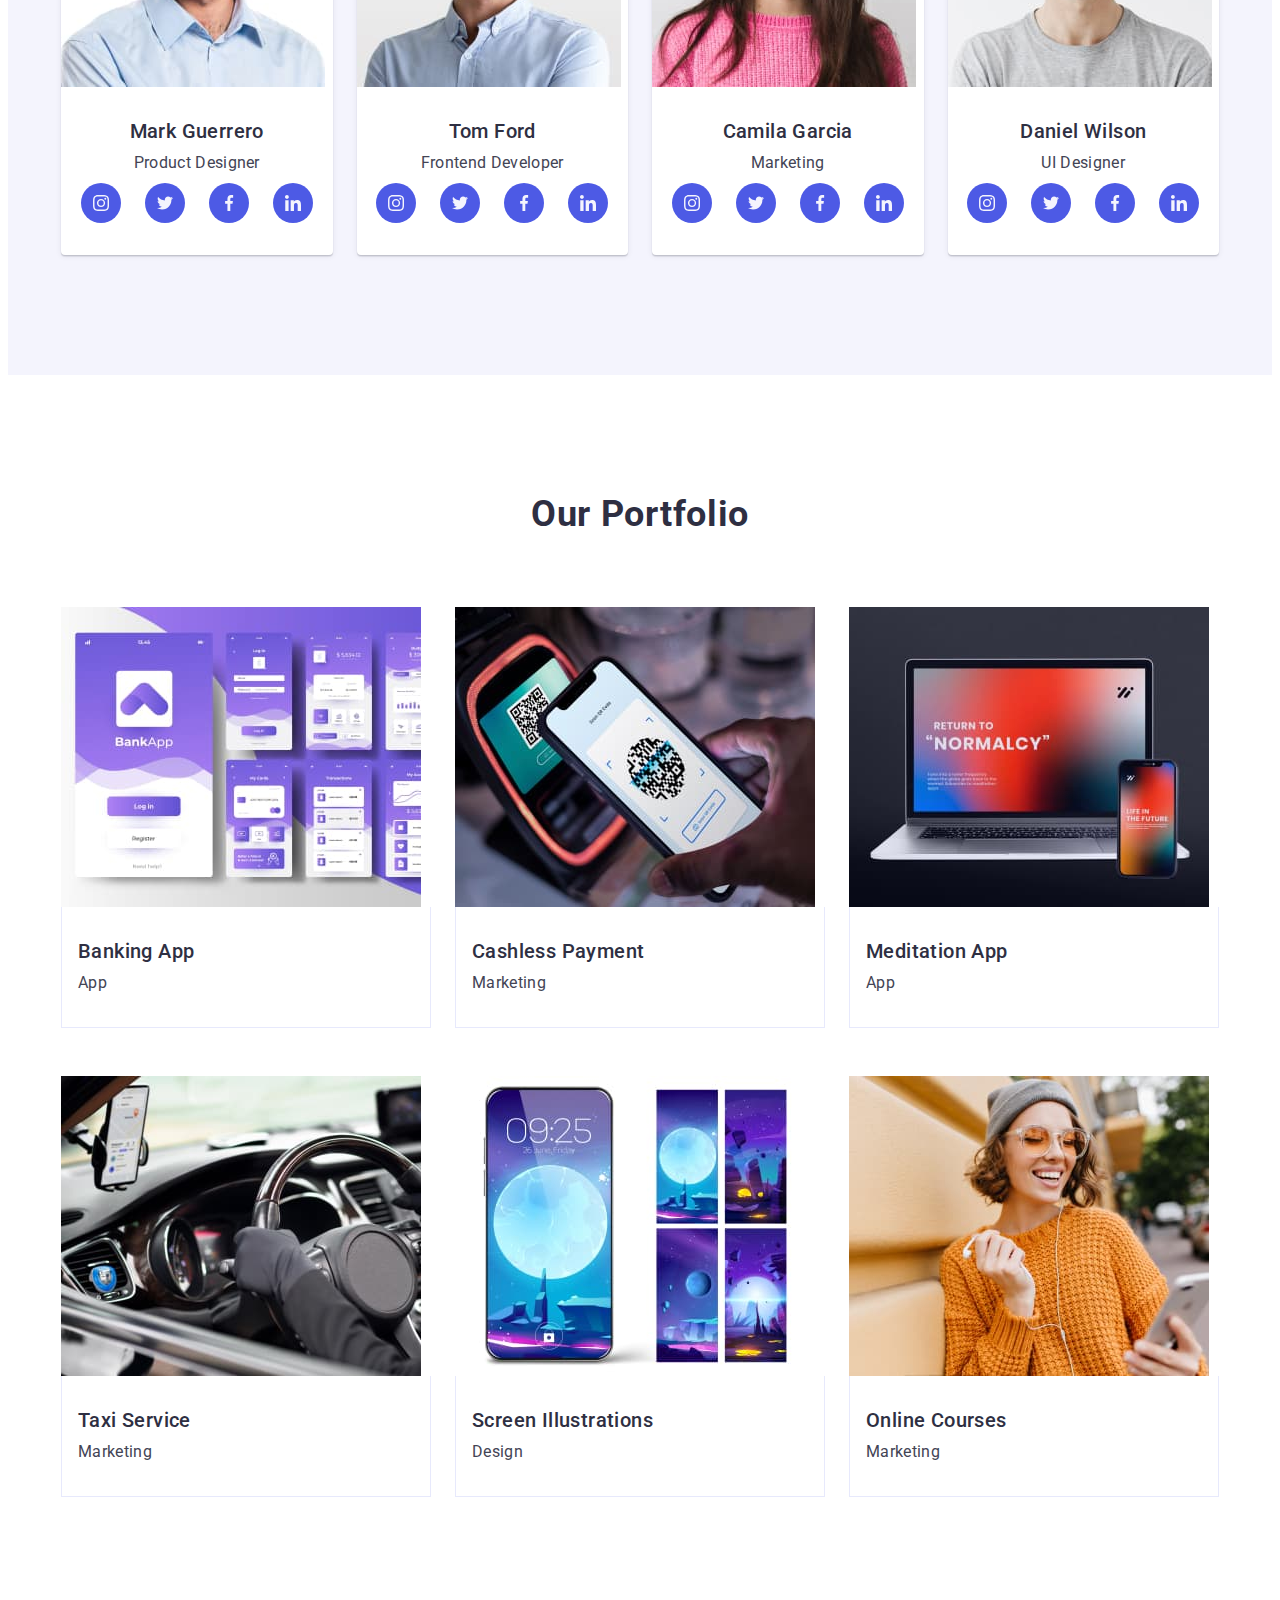
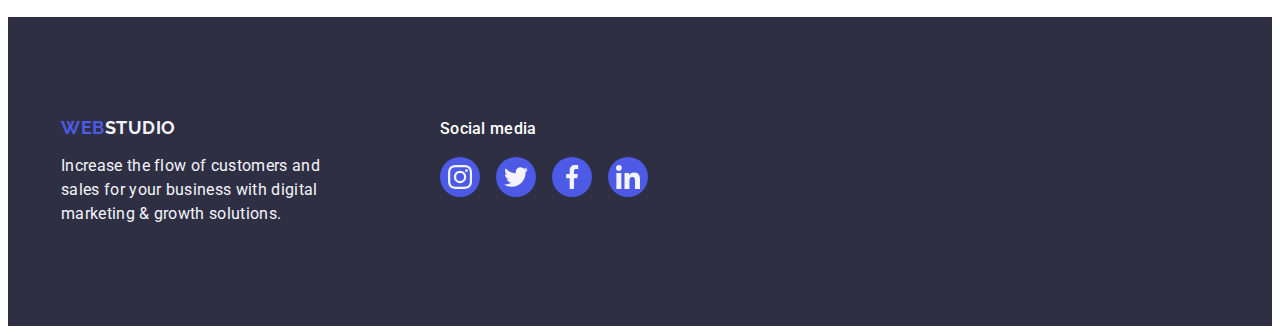
==== commit c8eb6868: "upd html css" ====
--- a/index.html
+++ b/index.html
@@ -22,9 +22,9 @@
             <nav class="webheader-navigation">
                 <a class="webheader-logo" href="./index.html">Web<span class="webheader-logo-studio">Studio</span></a>
                 <ul class="webheader-menu">
-                    <li class="webheader-menu-item"><a class="webheader-menu-link" href="./index.html">Studio</a></li>
-                    <li class="webheader-menu-item"><a class="webheader-menu-link" href="">Portfolio</a></li>
-                    <li class="webheader-menu-item"><a class="webheader-menu-link" href="">Contacts</a></li>
+                    <li class="webheader-menu-item"><a class="webheader-menu-link current" href="./index.html">Studio</a></li>
+                    <li class="webheader-menu-item"><a class="webheader-menu-link current" href="">Portfolio</a></li>
+                    <li class="webheader-menu-item"><a class="webheader-menu-link current" href="">Contacts</a></li>
                 </ul>
             </nav>
             <address class="webheader-contact">
--- a/css/styles.css
+++ b/css/styles.css
@@ -4,7 +4,13 @@
     background-color: #FFFFFF;
 }
 
-p, h1, h2, h3, h4, h5, h6 {
+p,
+h1,
+h2,
+h3,
+h4,
+h5,
+h6 {
     margin-top: 0;
     margin-bottom: 0;
 }
@@ -17,9 +23,9 @@
 
 img {
     display: block;
-    max-width: 100%; 
+    max-width: 100%;
     height: auto;
-} 
+}
 
 .webheader {
     background-color: #FFFFFF;
@@ -31,7 +37,7 @@
     width: 1158px;
     padding: 0 15px;
     margin: 0 auto;
-    
+
 }
 
 .webheader-contact {
@@ -50,6 +56,7 @@
     align-items: center;
 
 }
+
 .webheader-logo {
     color: var(--IRIS, #4D5AE5);
     font-family: "Raleway", sans-serif;
@@ -73,12 +80,8 @@
     text-decoration: none;
 }
 
-.webheader-menu-item {
-    
-
-}
+
 .webheader-menu-link {
-    position: relative;
     display: flex;
     flex-direction: column;
     align-items: center;
@@ -90,6 +93,12 @@
     letter-spacing: 0.02em;
     transition: color 250ms cubic-bezier(0.4, 0, 0.2, 1);
     padding: 24px 0;
+}
+
+.current {
+    position: relative;
+    color: var(--OCEAN, #404BBF);
+    transition: color 250ms cubic-bezier(0.4, 0, 0.2, 1);
 }
 
 .webheader-menu-link:active,
@@ -98,10 +107,7 @@
     color: var(--OCEAN, #404BBF);
 }
 
-.webheader-menu-link:hover::after,
-.webheader-menu-link:focus::after,
-.webheader-menu-link:active::after {
-    
+.current::after {
     width: 100%;
     height: 4px;
     border-radius: 2px;
@@ -110,6 +116,13 @@
     position: absolute;
     left: 0;
     bottom: -1px;
+    display: none;
+}
+
+.current:active::after,
+.current:hover::after,
+.current:focus::after {
+    display: flex;
 }
 
 
@@ -301,7 +314,7 @@
     display: flex;
     width: 40px;
     height: 40px;
-    
+
 }
 
 .team-icon-list-link:hover,
@@ -374,7 +387,7 @@
 
 .portfolio-list-item:hover .overlay {
     transform: translateY(0%);
-    
+
 }
 
 .portfolio-list-item:hover,
@@ -398,14 +411,13 @@
     margin-bottom: 8px;
 }
 
-.portfolio-list-text {
-}
+.portfolio-list-text {}
 
 .portfolio-list-item {
     width: calc((100% - 24px * 2) / 3);
     background: var(--WHITE, #FFF);
     transition: box-shadow 250ms cubic-bezier(0.4, 0, 0.2, 1);
-    
+
 }
 
 
@@ -430,7 +442,7 @@
     letter-spacing: 0.03em;
     text-transform: uppercase;
     margin-bottom: 16px;
-    
+
 }
 
 .webfooter-logo-studio {
@@ -451,10 +463,10 @@
     font-size: 16px;
     line-height: 1.5;
     letter-spacing: 0.02em;
-        
-}
-
-.webfooter-container{
+
+}
+
+.webfooter-container {
     display: flex;
     /* gap: 120px; */
     align-items: baseline;
@@ -469,13 +481,11 @@
     justify-content: center;
     align-items: center;
     gap: 16px;
-    
-
-}
-
-.webfooter-icon-list-item {
-    
-}
+
+
+}
+
+.webfooter-icon-list-item {}
 
 .webfooter-icon-list-link {
     width: 100%;
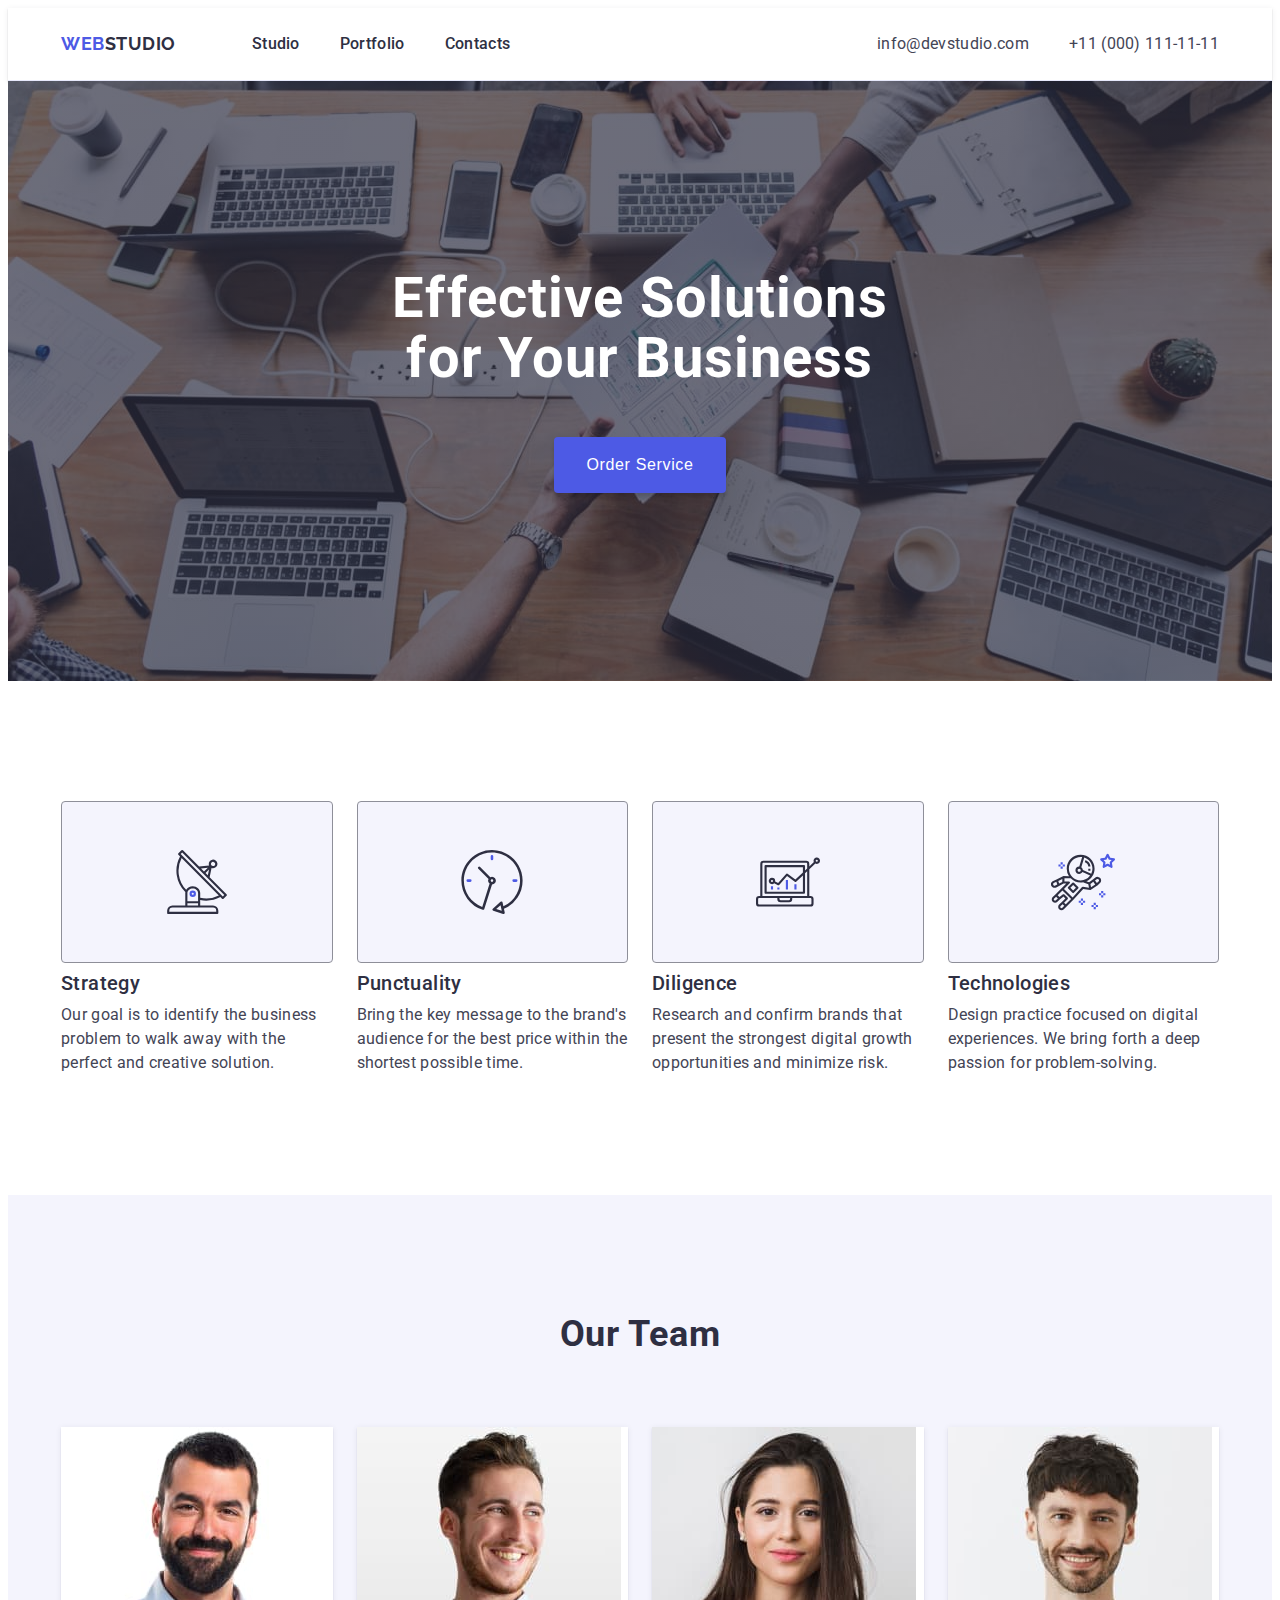
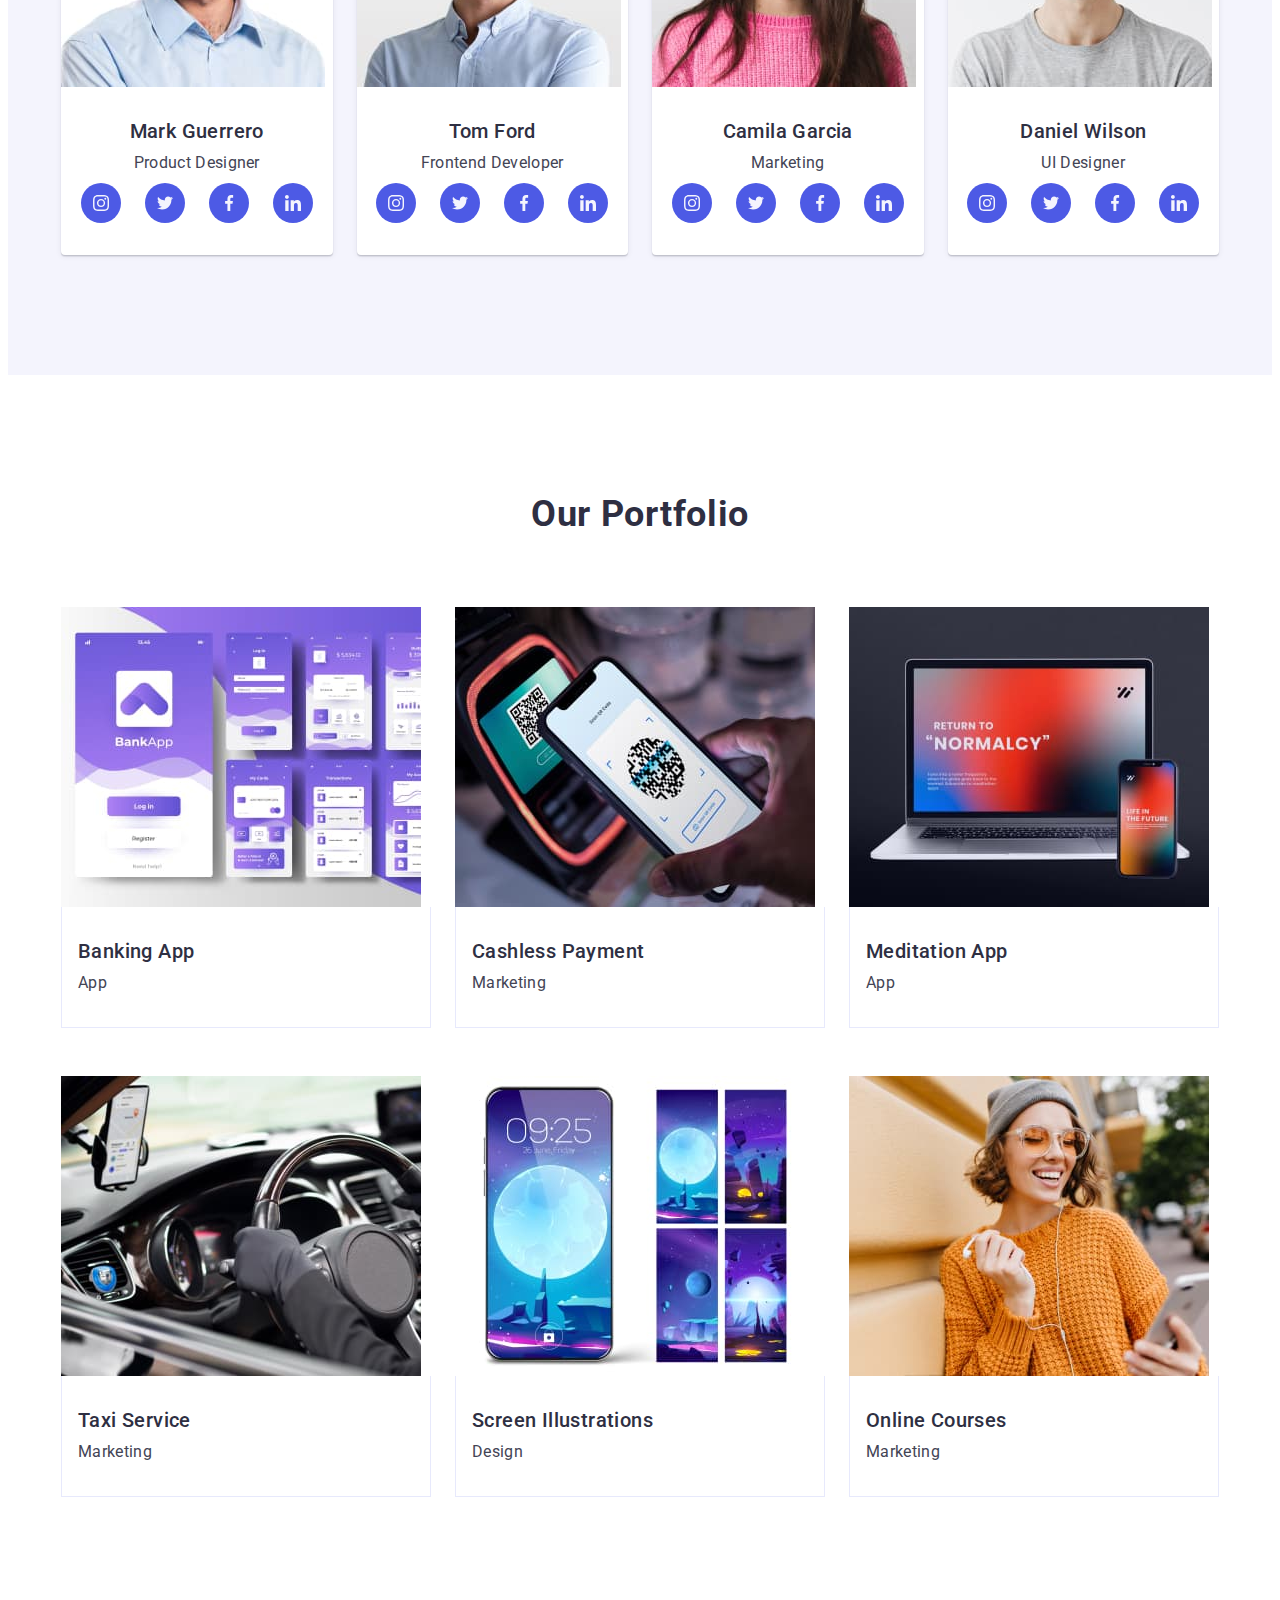
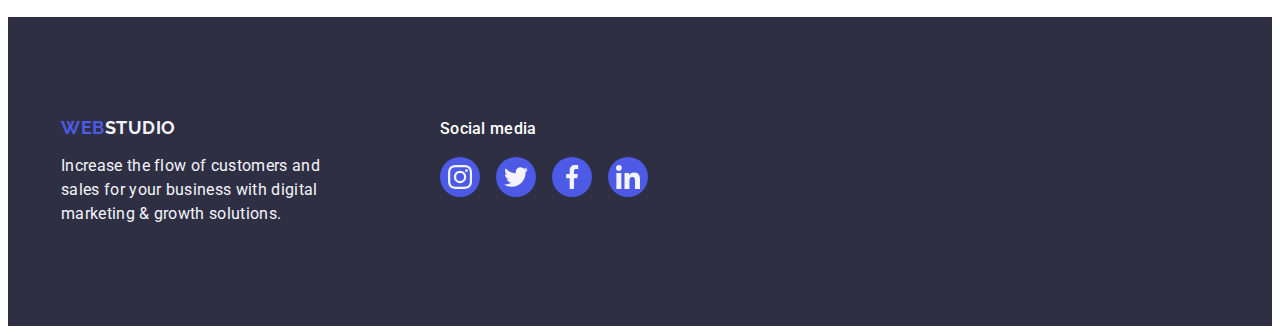
==== commit beb3cd74: "Update index.html" ====
--- a/index.html
+++ b/index.html
@@ -22,9 +22,9 @@
             <nav class="webheader-navigation">
                 <a class="webheader-logo" href="./index.html">Web<span class="webheader-logo-studio">Studio</span></a>
                 <ul class="webheader-menu">
-                    <li class="webheader-menu-item"><a class="webheader-menu-link current" href="./index.html">Studio</a></li>
-                    <li class="webheader-menu-item"><a class="webheader-menu-link current" href="">Portfolio</a></li>
-                    <li class="webheader-menu-item"><a class="webheader-menu-link current" href="">Contacts</a></li>
+                    <li class="webheader-menu-item current"><a class="webheader-menu-link " href="./index.html">Studio</a></li>
+                    <li class="webheader-menu-item current"><a class="webheader-menu-link " href="">Portfolio</a></li>
+                    <li class="webheader-menu-item current"><a class="webheader-menu-link " href="">Contacts</a></li>
                 </ul>
             </nav>
             <address class="webheader-contact">
